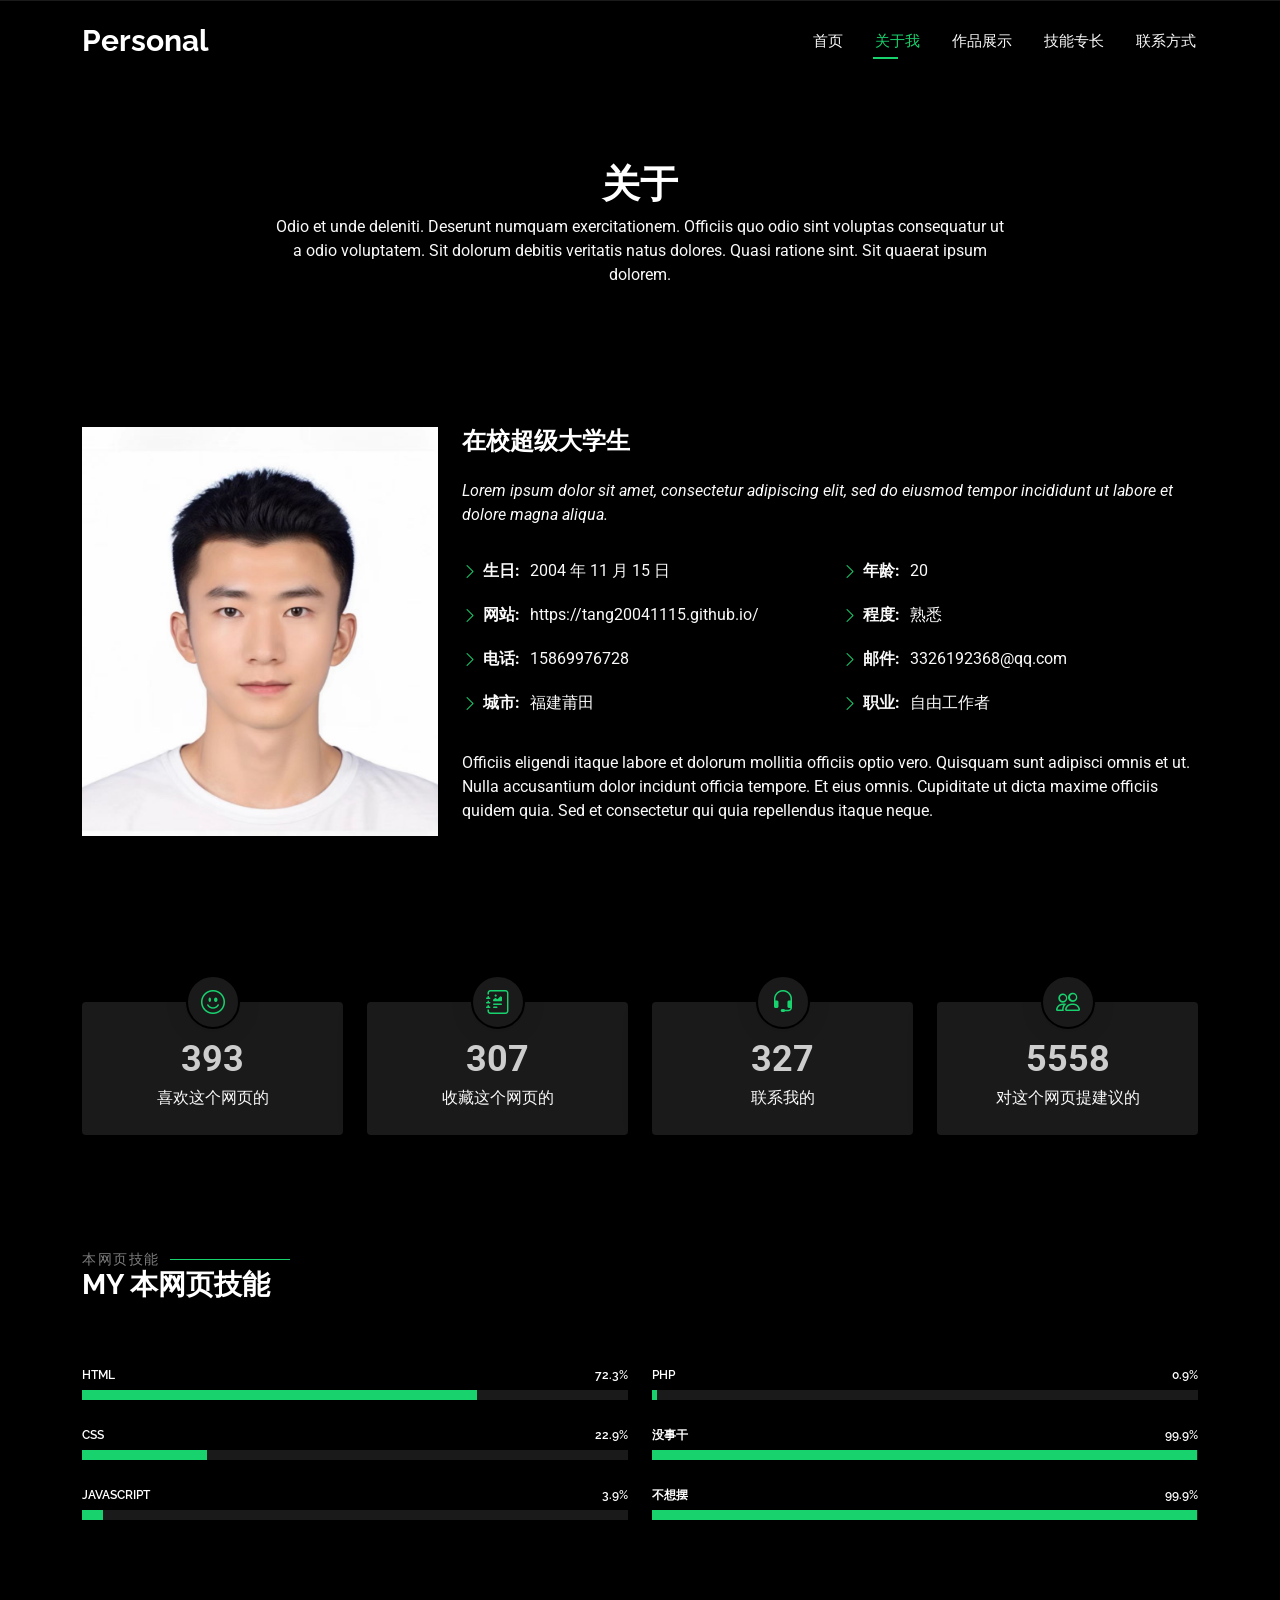
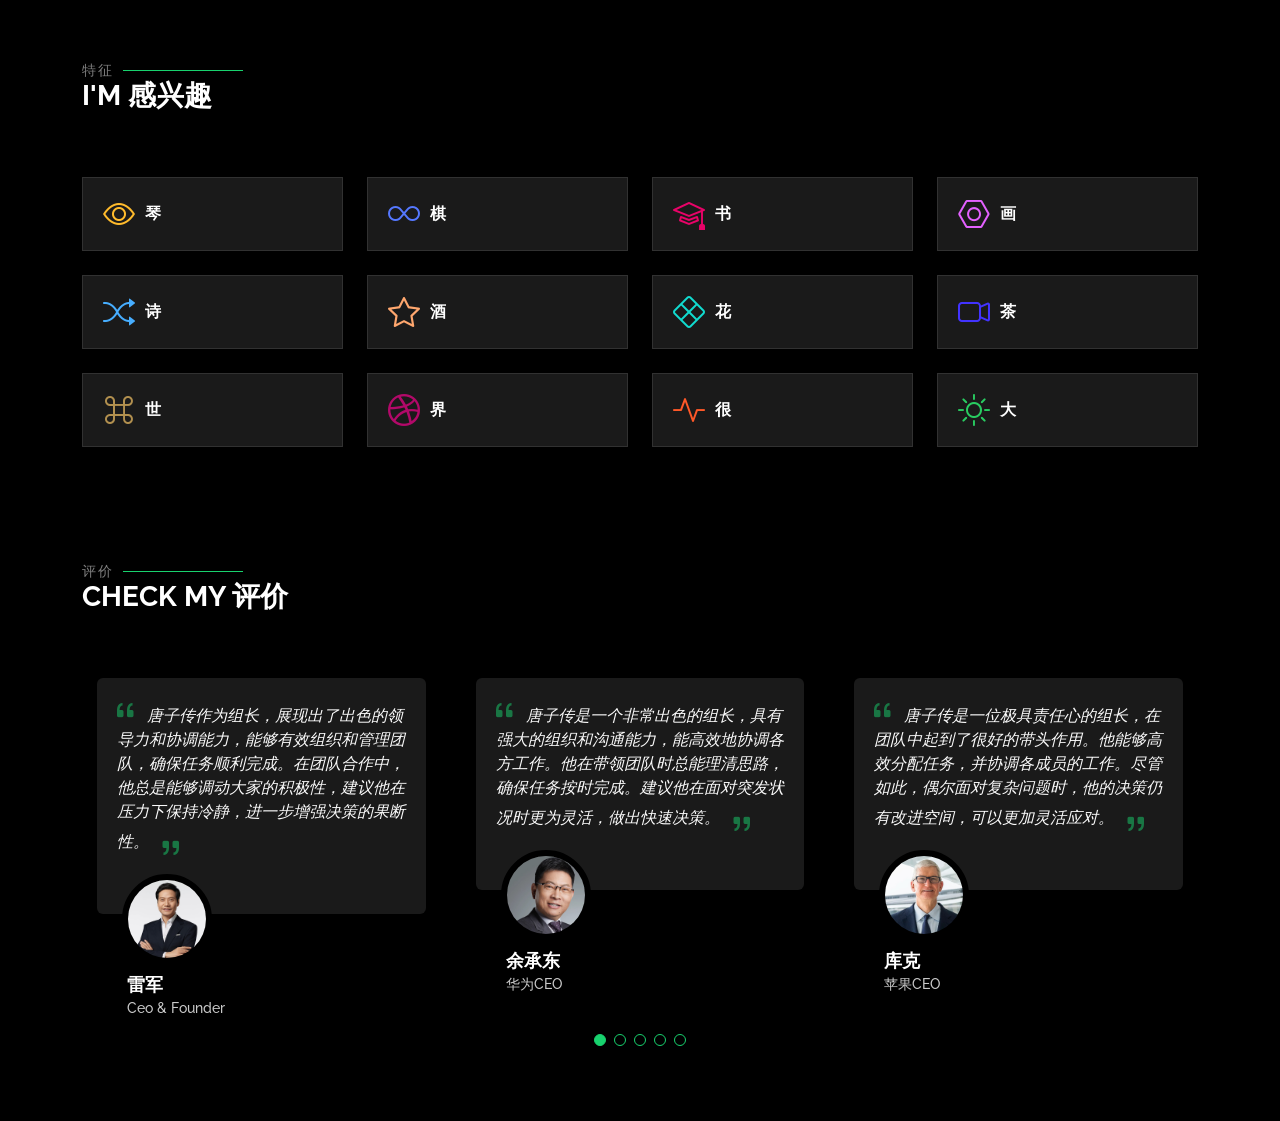
==== about.html @ 3caf35b4 "改了所有的顶部状态栏，以及弃用了服务starter。           <li><a href="index.html">首页</a></li>           <li><a href="abo" ====
<!DOCTYPE html>
<html lang="en">

<head>
  <meta charset="utf-8">
  <meta content="width=device-width, initial-scale=1.0" name="viewport">
  <title>TZC - About</title>
  <meta name="description" content="">
  <meta name="keywords" content="">

  <!-- Favicons -->
  <link href="assets/img/favicon.png" rel="icon">
  <link href="assets/img/apple-touch-icon.png" rel="apple-touch-icon">

  <!-- Fonts -->
  <link href="https://fonts.googleapis.com" rel="preconnect">
  <link href="https://fonts.gstatic.com" rel="preconnect" crossorigin>
  <link href="https://fonts.googleapis.com/css2?family=Roboto:ital,wght@0,100;0,300;0,400;0,500;0,700;0,900;1,100;1,300;1,400;1,500;1,700;1,900&family=Poppins:ital,wght@0,100;0,200;0,300;0,400;0,500;0,600;0,700;0,800;0,900;1,100;1,200;1,300;1,400;1,500;1,600;1,700;1,800;1,900&family=Raleway:ital,wght@0,100;0,200;0,300;0,400;0,500;0,600;0,700;0,800;0,900;1,100;1,200;1,300;1,400;1,500;1,600;1,700;1,800;1,900&display=swap" rel="stylesheet">

  <!-- Vendor CSS Files -->
  <link href="assets/vendor/bootstrap/css/bootstrap.min.css" rel="stylesheet">
  <link href="assets/vendor/bootstrap-icons/bootstrap-icons.css" rel="stylesheet">
  <link href="assets/vendor/aos/aos.css" rel="stylesheet">
  <link href="assets/vendor/swiper/swiper-bundle.min.css" rel="stylesheet">
  <link href="assets/vendor/glightbox/css/glightbox.min.css" rel="stylesheet">

  <!-- Main CSS File -->
  <link href="assets/css/main.css" rel="stylesheet">

  <!-- =======================================================
  * Template Name: Personal
  * Template URL: https://bootstrapmade.com/personal-free-resume-bootstrap-template/
  * Updated: Nov 04 2024 with Bootstrap v5.3.3
  * Author: BootstrapMade.com
  * License: https://bootstrapmade.com/license/
  ======================================================== -->

  <!-- 实际上可以通过JavaScript来监听滚动事件，并动态地调整导航条的显示和隐藏。 -->
  <style>
    /* 增加这段CSS来控制导航条的样式 */
    #header {
      transition: top 0.3s ease-in-out;
    }
  
    .hide-header {
      top: -100px; /* 根据导航条的高度调整，隐藏导航条 */
    }
  </style>  
  <!-- 为了实现需要的“往上滑动页面顶部导航条消失，往下滑动顶部导航条被带出”的效果。 -->
</head>

<body class="about-page">

  <header id="header" class="header d-flex align-items-center fixed-top">
    <div class="container-fluid container-xl position-relative d-flex align-items-center justify-content-between">

      <a href="index.html" class="logo d-flex align-items-center">
        <!-- Uncomment the line below if you also wish to use an image logo -->
        <!-- <img src="assets/img/logo.png" alt=""> -->
        <h1 class="sitename">Personal</h1>
      </a>

      <nav id="navmenu" class="navmenu">
        <ul>
          <li><a href="index.html">首页</a></li>
          <li><a href="about.html" class="active">关于我</a></li>
          <li><a href="resume.html">作品展示</a></li>
          <!--<li><a href="services.html">服务</a></li>-->
          <li><a href="portfolio.html">技能专长</a></li>
          <li><a href="contact.html">联系方式</a></li>
        </ul>
        <i class="mobile-nav-toggle d-xl-none bi bi-list"></i>
      </nav>

    </div>
  </header>

  <main class="main">

    <!-- Page Title -->
    <div class="page-title" data-aos="fade">
      <div class="heading">
        <div class="container">
          <div class="row d-flex justify-content-center text-center">
            <div class="col-lg-8">
              <h1>关于</h1>
              <p class="mb-0">Odio et unde deleniti. Deserunt numquam exercitationem. Officiis quo odio sint voluptas consequatur ut a odio voluptatem. Sit dolorum debitis veritatis natus dolores. Quasi ratione sint. Sit quaerat ipsum dolorem.</p>
            </div>
          </div>
        </div>
      </div>
<!--
      <nav class="breadcrumbs">
        <div class="container">
          <ol>
            <li><a href="index.html">Home</a></li>
            <li class="current">About</li>
          </ol>
        </div>
      </nav>
-->
    </div><!-- End Page Title -->

    <!-- About Section -->
    <section id="about" class="about section">

      <div class="container" data-aos="fade-up" data-aos-delay="100">

        <div class="row gy-4 justify-content-center">
          <div class="col-lg-4">
            <img src="assets/img/profile-img.jpg" class="img-fluid" alt="">
          </div>
          <div class="col-lg-8 content">
            <h2>在校超级大学生</h2>
            <p class="fst-italic py-3">
              Lorem ipsum dolor sit amet, consectetur adipiscing elit, sed do eiusmod tempor incididunt ut labore et dolore
              magna aliqua.
            </p>
            <div class="row">
              <div class="col-lg-6">
                <ul>
                  <li><i class="bi bi-chevron-right"></i> <strong>生日:</strong> <span>2004 年 11 月 15 日</span></li>
                  <li><i class="bi bi-chevron-right"></i> <strong>网站:</strong> <span>https://tang20041115.github.io/</span></li>
                  <li><i class="bi bi-chevron-right"></i> <strong>电话:</strong> <span>15869976728</span></li>
                  <li><i class="bi bi-chevron-right"></i> <strong>城市:</strong> <span>福建莆田</span></li>
                </ul>
              </div>
              <div class="col-lg-6">
                <ul>
                  <li><i class="bi bi-chevron-right"></i> <strong>年龄:</strong> <span>20</span></li>
                  <li><i class="bi bi-chevron-right"></i> <strong>程度:</strong> <span>熟悉</span></li>
                  <li><i class="bi bi-chevron-right"></i> <strong>邮件:</strong> <span>3326192368@qq.com</span></li>
                  <li><i class="bi bi-chevron-right"></i> <strong>职业:</strong> <span>自由工作者</span></li>
                </ul>
              </div>
            </div>
            <p class="py-3">
              Officiis eligendi itaque labore et dolorum mollitia officiis optio vero. Quisquam sunt adipisci omnis et ut. Nulla accusantium dolor incidunt officia tempore. Et eius omnis.
              Cupiditate ut dicta maxime officiis quidem quia. Sed et consectetur qui quia repellendus itaque neque.
            </p>
          </div>
        </div>

      </div>

    </section><!-- /About Section -->

    <!-- Stats Section -->
    <section id="stats" class="stats section">

      <div class="container" data-aos="fade-up" data-aos-delay="100">

        <div class="row gy-4">

          <div class="col-lg-3 col-md-6 d-flex flex-column align-items-center">
            <i class="bi bi-emoji-smile"></i>
            <div class="stats-item">
              <span data-purecounter-start="0" data-purecounter-end="666" data-purecounter-duration="1" class="purecounter"></span>
              <p>喜欢这个网页的</p>
            </div>
          </div><!-- End Stats Item -->

          <div class="col-lg-3 col-md-6 d-flex flex-column align-items-center">
            <i class="bi bi-journal-richtext"></i>
            <div class="stats-item">
              <span data-purecounter-start="0" data-purecounter-end="520" data-purecounter-duration="1" class="purecounter"></span>
              <p>收藏这个网页的</p>
            </div>
          </div><!-- End Stats Item -->

          <div class="col-lg-3 col-md-6 d-flex flex-column align-items-center">
            <i class="bi bi-headset"></i>
            <div class="stats-item">
              <span data-purecounter-start="0" data-purecounter-end="555" data-purecounter-duration="1" class="purecounter"></span>
              <p>联系我的</p>
            </div>
          </div><!-- End Stats Item -->

          <div class="col-lg-3 col-md-6 d-flex flex-column align-items-center">
            <i class="bi bi-people"></i>
            <div class="stats-item">
              <span data-purecounter-start="0" data-purecounter-end="9420" data-purecounter-duration="1" class="purecounter"></span>
              <p>对这个网页提建议的</p>
            </div>
          </div><!-- End Stats Item -->

        </div>

      </div>

    </section><!-- /Stats Section -->

    <!-- Skills Section -->
    <section id="skills" class="skills section">

      <!-- Section Title -->
      <div class="container section-title" data-aos="fade-up">
        <h2>本网页技能</h2>
        <div><span>My</span> <span class="description-title">本网页技能</span></div>
      </div><!-- End Section Title -->

      <div class="container" data-aos="fade-up" data-aos-delay="100">

        <div class="row skills-content skills-animation">

          <div class="col-lg-6">

            <div class="progress">
              <span class="skill"><span>HTML</span> <i class="val">72.3%</i></span>
              <div class="progress-bar-wrap">
                <div class="progress-bar" role="progressbar" aria-valuenow="72.3" aria-valuemin="0" aria-valuemax="100"></div>
              </div>
            </div><!-- End Skills Item -->

            <div class="progress">
              <span class="skill"><span>CSS</span> <i class="val">22.9%</i></span>
              <div class="progress-bar-wrap">
                <div class="progress-bar" role="progressbar" aria-valuenow="22.9" aria-valuemin="0" aria-valuemax="100"></div>
              </div>
            </div><!-- End Skills Item -->

            <div class="progress">
              <span class="skill"><span>JavaScript</span> <i class="val">3.9%</i></span>
              <div class="progress-bar-wrap">
                <div class="progress-bar" role="progressbar" aria-valuenow="3.9" aria-valuemin="0" aria-valuemax="100"></div>
              </div>
            </div><!-- End Skills Item -->

          </div>

          <div class="col-lg-6">

            <div class="progress">
              <span class="skill"><span>PHP</span> <i class="val">0.9%</i></span>
              <div class="progress-bar-wrap">
                <div class="progress-bar" role="progressbar" aria-valuenow="0.9" aria-valuemin="0" aria-valuemax="100"></div>
              </div>
            </div><!-- End Skills Item -->

            <div class="progress">
              <span class="skill"><span>没事干</span> <i class="val">99.9%</i></span>
              <div class="progress-bar-wrap">
                <div class="progress-bar" role="progressbar" aria-valuenow="99.9" aria-valuemin="0" aria-valuemax="100"></div>
              </div>
            </div><!-- End Skills Item -->

            <div class="progress">
              <span class="skill"><span>不想摆</span> <i class="val">99.9%</i></span>
              <div class="progress-bar-wrap">
                <div class="progress-bar" role="progressbar" aria-valuenow="99.9" aria-valuemin="0" aria-valuemax="100"></div>
              </div>
            </div><!-- End Skills Item -->

          </div>

        </div>

      </div>

    </section><!-- /Skills Section -->

    <!-- Interests Section -->
    <section id="interests" class="interests section">

      <!-- Section Title -->
      <div class="container section-title" data-aos="fade-up">
        <h2>特征</h2>
        <div><span>I'm</span> <span class="description-title">感兴趣</span></div>
      </div><!-- End Section Title -->

      <div class="container">

        <div class="row gy-4">

          <div class="col-lg-3 col-md-4" data-aos="fade-up" data-aos-delay="100">
            <div class="features-item">
              <i class="bi bi-eye" style="color: #ffbb2c;"></i>
              <h3><a href="" class="stretched-link">琴</a></h3>
            </div>
          </div><!-- End Feature Item -->

          <div class="col-lg-3 col-md-4" data-aos="fade-up" data-aos-delay="200">
            <div class="features-item">
              <i class="bi bi-infinity" style="color: #5578ff;"></i>
              <h3><a href="" class="stretched-link">棋</a></h3>
            </div>
          </div><!-- End Feature Item -->

          <div class="col-lg-3 col-md-4" data-aos="fade-up" data-aos-delay="300">
            <div class="features-item">
              <i class="bi bi-mortarboard" style="color: #e80368;"></i>
              <h3><a href="" class="stretched-link">书</a></h3>
            </div>
          </div><!-- End Feature Item -->

          <div class="col-lg-3 col-md-4" data-aos="fade-up" data-aos-delay="400">
            <div class="features-item">
              <i class="bi bi-nut" style="color: #e361ff;"></i>
              <h3><a href="" class="stretched-link">画</a></h3>
            </div>
          </div><!-- End Feature Item -->

          <div class="col-lg-3 col-md-4" data-aos="fade-up" data-aos-delay="500">
            <div class="features-item">
              <i class="bi bi-shuffle" style="color: #47aeff;"></i>
              <h3><a href="" class="stretched-link">诗</a></h3>
            </div>
          </div><!-- End Feature Item -->

          <div class="col-lg-3 col-md-4" data-aos="fade-up" data-aos-delay="600">
            <div class="features-item">
              <i class="bi bi-star" style="color: #ffa76e;"></i>
              <h3><a href="" class="stretched-link">酒</a></h3>
            </div>
          </div><!-- End Feature Item -->

          <div class="col-lg-3 col-md-4" data-aos="fade-up" data-aos-delay="700">
            <div class="features-item">
              <i class="bi bi-x-diamond" style="color: #11dbcf;"></i>
              <h3><a href="" class="stretched-link">花</a></h3>
            </div>
          </div><!-- End Feature Item -->

          <div class="col-lg-3 col-md-4" data-aos="fade-up" data-aos-delay="800">
            <div class="features-item">
              <i class="bi bi-camera-video" style="color: #4233ff;"></i>
              <h3><a href="" class="stretched-link">茶</a></h3>
            </div>
          </div><!-- End Feature Item -->

          <div class="col-lg-3 col-md-4" data-aos="fade-up" data-aos-delay="900">
            <div class="features-item">
              <i class="bi bi-command" style="color: #b2904f;"></i>
              <h3><a href="" class="stretched-link">世</a></h3>
            </div>
          </div><!-- End Feature Item -->

          <div class="col-lg-3 col-md-4" data-aos="fade-up" data-aos-delay="1000">
            <div class="features-item">
              <i class="bi bi-dribbble" style="color: #b20969;"></i>
              <h3><a href="" class="stretched-link">界</a></h3>
            </div>
          </div><!-- End Feature Item -->

          <div class="col-lg-3 col-md-4" data-aos="fade-up" data-aos-delay="1100">
            <div class="features-item">
              <i class="bi bi-activity" style="color: #ff5828;"></i>
              <h3><a href="" class="stretched-link">很</a></h3>
            </div>
          </div><!-- End Feature Item -->

          <div class="col-lg-3 col-md-4" data-aos="fade-up" data-aos-delay="1200">
            <div class="features-item">
              <i class="bi bi-brightness-high" style="color: #29cc61;"></i>
              <h3><a href="" class="stretched-link">大</a></h3>
            </div>
          </div><!-- End Feature Item -->

        </div>

      </div>

    </section><!-- /Interests Section -->

    <!-- Testimonials Section -->
    <section id="testimonials" class="testimonials section">

      <!-- Section Title -->
      <div class="container section-title" data-aos="fade-up">
        <h2>评价</h2>
        <div><span>Check my</span> <span class="description-title">评价</span></div>
      </div><!-- End Section Title -->

      <div class="container" data-aos="fade-up" data-aos-delay="100">

        <div class="swiper init-swiper" data-speed="600" data-delay="5000">
          <script type="application/json" class="swiper-config">
            {
              "loop": true,
              "speed": 600,
              "autoplay": {
                "delay": 5000
              },
              "slidesPerView": "auto",
              "pagination": {
                "el": ".swiper-pagination",
                "type": "bullets",
                "clickable": true
              },
              "breakpoints": {
                "320": {
                  "slidesPerView": 1,
                  "spaceBetween": 40
                },
                "1200": {
                  "slidesPerView": 3,
                  "spaceBetween": 20
                }
              }
            }
          </script>
          <div class="swiper-wrapper">

            <div class="swiper-slide">
              <div class="testimonial-item">
            <p>
              <i class=" bi bi-quote quote-icon-left"></i>
                <span>唐子传作为组长，展现出了出色的领导力和协调能力，能够有效组织和管理团队，确保任务顺利完成。在团队合作中，他总是能够调动大家的积极性，建议他在压力下保持冷静，进一步增强决策的果断性。</span>
                <i class="bi bi-quote quote-icon-right"></i>
              </p>
                <img src="assets/img/testimonials/testimonials-1.jpg" class="testimonial-img" alt="">
                <h3>雷军</h3>
                <h4>Ceo &amp; Founder</h4>
              </div>
            </div><!-- End testimonial item -->

            <div class="swiper-slide">
              <div class="testimonial-item">
                <p>
                  <i class="bi bi-quote quote-icon-left"></i>
                  <span>唐子传是一个非常出色的组长，具有强大的组织和沟通能力，能高效地协调各方工作。他在带领团队时总能理清思路，确保任务按时完成。建议他在面对突发状况时更为灵活，做出快速决策。</span>
                  <i class="bi bi-quote quote-icon-right"></i>
                </p>
                <img src="assets/img/testimonials/testimonials-2.jpg" class="testimonial-img" alt="">
                <h3>余承东</h3>
                <h4>华为CEO</h4>
              </div>
            </div><!-- End testimonial item -->

            <div class="swiper-slide">
              <div class="testimonial-item">
                <p>
                  <i class="bi bi-quote quote-icon-left"></i>
                  <span>唐子传是一位极具责任心的组长，在团队中起到了很好的带头作用。他能够高效分配任务，并协调各成员的工作。尽管如此，偶尔面对复杂问题时，他的决策仍有改进空间，可以更加灵活应对。</span>
                  <i class="bi bi-quote quote-icon-right"></i>
                </p>
                <img src="assets/img/testimonials/testimonials-3.jpg" class="testimonial-img" alt="">
                <h3>库克</h3>
                <h4>苹果CEO</h4>
              </div>
            </div><!-- End testimonial item -->

            <div class="swiper-slide">
              <div class="testimonial-item">
                <p>
                  <i class="bi bi-quote quote-icon-left"></i>
                  <span>作为团支书，唐子传展现出了出色的领导能力和团队合作精神。他总是能够合理分配任务，确保工作有序进行。他需要在一些关键时刻更加果断，提升应对突发情况的能力，带领团队走得更远。</span>
                  <i class="bi bi-quote quote-icon-right"></i>
                </p>
                <img src="assets/img/testimonials/testimonials-4.jpg" class="testimonial-img" alt="">
                <h3>乔布斯</h3>
                <h4>苹果创始人</h4>
              </div>
            </div><!-- End testimonial item -->

            <div class="swiper-slide">
              <div class="testimonial-item">
                <p>
                  <i class="bi bi-quote quote-icon-left"></i>
                  <span>唐子传不仅在组织方面做得很好，还能时刻关注每个成员的进展，给予指导和帮助。他的领导风格让人信服，团队协作中也总是起到了核心作用。建议他在压力较大时提高应变能力，确保决策及时果断。</span>
                  <i class="bi bi-quote quote-icon-right"></i>
                </p>
                <img src="assets/img/testimonials/testimonials-5.jpg" class="testimonial-img" alt="">
                <h3>马斯克</h3>
                <h4>首富</h4>
              </div>
            </div><!-- End testimonial item -->

          </div>
          <div class="swiper-pagination"></div>
        </div>

      </div>

    </section><!-- /Testimonials Section -->

  </main>
  
<!--
  <footer id="footer" class="footer dark-background">
    <div class="container">
      <h3 class="sitename">Personal</h3>
      <p>Et aut eum quis fuga eos sunt ipsa nihil. Labore corporis magni eligendi fuga maxime saepe commodi placeat.</p>
      <div class="social-links d-flex justify-content-center">
        <a href=""><i class="bi bi-twitter-x"></i></a>
        <a href=""><i class="bi bi-facebook"></i></a>
        <a href=""><i class="bi bi-instagram"></i></a>
        <a href=""><i class="bi bi-skype"></i></a>
        <a href=""><i class="bi bi-linkedin"></i></a>
      </div>
      <div class="container">
        <div class="copyright">
          <span>Copyright</span> <strong class="px-1 sitename">Personal</strong> <span>All Rights Reserved</span>
        </div>
        <div class="credits">
          Designed by <a href="https://bootstrapmade.com/">BootstrapMade</a>
        </div>
      </div>
    </div>
  </footer>
-->

  <!-- Scroll Top -->
  <a href="#" id="scroll-top" class="scroll-top d-flex align-items-center justify-content-center"><i class="bi bi-arrow-up-short"></i></a>

  <!-- Preloader -->
  <div id="preloader"></div>

  <!-- Vendor JS Files -->
  <script src="assets/vendor/bootstrap/js/bootstrap.bundle.min.js"></script>
  <script src="assets/vendor/php-email-form/validate.js"></script>
  <script src="assets/vendor/aos/aos.js"></script>
  <script src="assets/vendor/typed.js/typed.umd.js"></script>
  <script src="assets/vendor/purecounter/purecounter_vanilla.js"></script>
  <script src="assets/vendor/waypoints/noframework.waypoints.js"></script>
  <script src="assets/vendor/swiper/swiper-bundle.min.js"></script>
  <script src="assets/vendor/glightbox/js/glightbox.min.js"></script>
  <script src="assets/vendor/imagesloaded/imagesloaded.pkgd.min.js"></script>
  <script src="assets/vendor/isotope-layout/isotope.pkgd.min.js"></script>

  <!-- Main JS File -->
  <script src="assets/js/main.js"></script>

  <!-- 实际上可以通过JavaScript来监听滚动事件，并动态地调整导航条的显示和隐藏。 -->
  <script>
    // 添加这段JavaScript代码
    let lastScrollTop = 0;  // 上次滚动的位置
  
    // 获取header元素
    const header = document.getElementById('header');
  
    // 监听滚动事件
    window.addEventListener('scroll', function() {
      let currentScroll = window.pageYOffset || document.documentElement.scrollTop;
      
      if (currentScroll > lastScrollTop) {
        // 滚动向下，隐藏导航条
        header.classList.add('hide-header');
      } else {
        // 滚动向上，显示导航条
        header.classList.remove('hide-header');
      }
      
      lastScrollTop = currentScroll <= 0 ? 0 : currentScroll; // 防止小的负值
    });
  </script>  
  <!-- 为了实现需要的“往上滑动页面顶部导航条消失，往下滑动顶部导航条被带出”的效果。 -->
</body>

</html>
---- assets/css/main.css ----
/**
* Template Name: Personal
* Template URL: https://bootstrapmade.com/personal-free-resume-bootstrap-template/
* Updated: Nov 04 2024 with Bootstrap v5.3.3
* Author: BootstrapMade.com
* License: https://bootstrapmade.com/license/
*/

/*--------------------------------------------------------------
# Font & Color Variables
# Help: https://bootstrapmade.com/color-system/
--------------------------------------------------------------*/
/* Fonts */
:root {
  --default-font: "Roboto",  system-ui, -apple-system, "Segoe UI", Roboto, "Helvetica Neue", Arial, "Noto Sans", "Liberation Sans", sans-serif, "Apple Color Emoji", "Segoe UI Emoji", "Segoe UI Symbol", "Noto Color Emoji";
  --heading-font: "Raleway",  sans-serif;
  --nav-font: "Poppins",  sans-serif;
}

/* Global Colors - The following color variables are used throughout the website. Updating them here will change the color scheme of the entire website */
:root { 
  --background-color: #000000; /* Background color for the entire website, including individual sections */
  --default-color: #fafafa; /* Default color used for the majority of the text content across the entire website */
  --heading-color: #ffffff; /* Color for headings, subheadings and title throughout the website */
  --accent-color: #18d26e; /* Accent color that represents your brand on the website. It's used for buttons, links, and other elements that need to stand out */
  --surface-color: #1a1a1a; /* The surface color is used as a background of boxed elements within sections, such as cards, icon boxes, or other elements that require a visual separation from the global background. */
  --contrast-color: #000000; /* Contrast color for text, ensuring readability against backgrounds of accent, heading, or default colors. */
}

/* Nav Menu Colors - The following color variables are used specifically for the navigation menu. They are separate from the global colors to allow for more customization options */
:root {
  --nav-color: #fafafa;  /* The default color of the main navmenu links */
  --nav-hover-color: #18d26e; /* Applied to main navmenu links when they are hovered over or active */
  --nav-mobile-background-color: #1a1a1a; /* Used as the background color for mobile navigation menu */
  --nav-dropdown-background-color: #1a1a1a; /* Used as the background color for dropdown items that appear when hovering over primary navigation items */
  --nav-dropdown-color: #fafafa; /* Used for navigation links of the dropdown items in the navigation menu. */
  --nav-dropdown-hover-color: #18d26e; /* Similar to --nav-hover-color, this color is applied to dropdown navigation links when they are hovered over. */
}

/* Color Presets - These classes override global colors when applied to any section or element, providing reuse of the sam color scheme. */

.light-background {
  --background-color: #1a1a1a;
  --surface-color: #343434;
}

.dark-background {
  --background-color: rgba(15, 15, 15, 0.975);
  --default-color: #ffffff;
  --heading-color: #ffffff;
  --surface-color: #292929f9;
  --contrast-color: #000000;
}

/* Smooth scroll */
:root {
  scroll-behavior: smooth;
}

/*--------------------------------------------------------------
# General Styling & Shared Classes
--------------------------------------------------------------*/
body {
  color: var(--default-color);
  background-color: var(--background-color);
  font-family: var(--default-font);
}

a {
  color: var(--accent-color);
  text-decoration: none;
  transition: 0.3s;
}

a:hover {
  color: color-mix(in srgb, var(--accent-color), transparent 25%);
  text-decoration: none;
}

h1,
h2,
h3,
h4,
h5,
h6 {
  color: var(--heading-color);
  font-family: var(--heading-font);
}

/* PHP Email Form Messages
------------------------------*/
.php-email-form .error-message {
  display: none;
  background: #df1529;
  color: #ffffff;
  text-align: left;
  padding: 15px;
  margin-bottom: 24px;
  font-weight: 600;
}

.php-email-form .sent-message {
  display: none;
  color: #ffffff;
  background: #059652;
  text-align: center;
  padding: 15px;
  margin-bottom: 24px;
  font-weight: 600;
}

.php-email-form .loading {
  display: none;
  background: var(--surface-color);
  text-align: center;
  padding: 15px;
  margin-bottom: 24px;
}

.php-email-form .loading:before {
  content: "";
  display: inline-block;
  border-radius: 50%;
  width: 24px;
  height: 24px;
  margin: 0 10px -6px 0;
  border: 3px solid var(--accent-color);
  border-top-color: var(--surface-color);
  animation: php-email-form-loading 1s linear infinite;
}

@keyframes php-email-form-loading {
  0% {
    transform: rotate(0deg);
  }

  100% {
    transform: rotate(360deg);
  }
}

/*--------------------------------------------------------------
# Global Header
--------------------------------------------------------------*/
.header {
  --background-color: rgba(0, 0, 0, 0);
  color: var(--default-color);
  background-color: var(--background-color);
  padding: 15px 0;
  transition: all 0.5s;
  z-index: 997;
}

.header .logo {
  line-height: 1;
}

.header .logo img {
  max-height: 32px;
  margin-right: 8px;
}

.header .logo h1 {
  font-size: 30px;
  margin: 0;
  font-weight: 700;
  color: var(--heading-color);
}

.scrolled .header {
  box-shadow: 0px 0 18px rgba(0, 0, 0, 0.1);
}

/* Global Header on Scroll
------------------------------*/
.scrolled .header {
  --background-color: rgba(0, 0, 0, 0.8);
}

/*--------------------------------------------------------------
# Navigation Menu
--------------------------------------------------------------*/
/* Desktop Navigation */
@media (min-width: 1200px) {
  .navmenu {
    padding: 0;
  }

  .navmenu ul {
    margin: 0;
    padding: 0;
    display: flex;
    list-style: none;
    align-items: center;
  }

  .navmenu li {
    position: relative;
  }

  .navmenu>ul>li {
    white-space: nowrap;
    padding: 15px 14px;
  }

  .navmenu>ul>li:last-child {
    padding-right: 0;
  }

  .navmenu a,
  .navmenu a:focus {
    color: var(--nav-color);
    font-size: 15px;
    padding: 0 2px;
    font-family: var(--nav-font);
    font-weight: 400;
    display: flex;
    align-items: center;
    justify-content: space-between;
    white-space: nowrap;
    transition: 0.3s;
    position: relative;
  }

  .navmenu a i,
  .navmenu a:focus i {
    font-size: 12px;
    line-height: 0;
    margin-left: 5px;
    transition: 0.3s;
  }

  .navmenu>ul>li>a:before {
    content: "";
    position: absolute;
    height: 2px;
    bottom: -6px;
    left: 0;
    background-color: var(--nav-hover-color);
    visibility: hidden;
    width: 0px;
    transition: all 0.3s ease-in-out 0s;
  }

  .navmenu a:hover:before,
  .navmenu li:hover>a:before,
  .navmenu .active:before {
    visibility: visible;
    width: 25px;
  }

  .navmenu li:hover>a,
  .navmenu .active,
  .navmenu .active:focus {
    color: var(--nav-hover-color);
  }

  .navmenu .dropdown ul {
    margin: 0;
    padding: 10px 0;
    background: var(--nav-dropdown-background-color);
    display: block;
    position: absolute;
    visibility: hidden;
    left: 14px;
    top: 130%;
    opacity: 0;
    transition: 0.3s;
    border-radius: 4px;
    z-index: 99;
    box-shadow: 0px 0px 30px rgba(0, 0, 0, 0.1);
  }

  .navmenu .dropdown ul li {
    min-width: 200px;
  }

  .navmenu .dropdown ul a {
    padding: 10px 20px;
    font-size: 15px;
    text-transform: none;
    color: var(--nav-dropdown-color);
  }

  .navmenu .dropdown ul a i {
    font-size: 12px;
  }

  .navmenu .dropdown ul a:hover,
  .navmenu .dropdown ul .active:hover,
  .navmenu .dropdown ul li:hover>a {
    color: var(--nav-dropdown-hover-color);
  }

  .navmenu .dropdown:hover>ul {
    opacity: 1;
    top: 100%;
    visibility: visible;
  }

  .navmenu .dropdown .dropdown ul {
    top: 0;
    left: -90%;
    visibility: hidden;
  }

  .navmenu .dropdown .dropdown:hover>ul {
    opacity: 1;
    top: 0;
    left: -100%;
    visibility: visible;
  }
}

/* Mobile Navigation */
@media (max-width: 1199px) {
  .mobile-nav-toggle {
    color: var(--nav-color);
    font-size: 28px;
    line-height: 0;
    margin-right: 10px;
    cursor: pointer;
    transition: color 0.3s;
  }

  .navmenu {
    padding: 0;
    z-index: 9997;
  }

  .navmenu ul {
    display: none;
    list-style: none;
    position: absolute;
    inset: 60px 20px 20px 20px;
    padding: 10px 0;
    margin: 0;
    border-radius: 6px;
    background-color: var(--nav-mobile-background-color);
    border: 1px solid color-mix(in srgb, var(--default-color), transparent 90%);
    box-shadow: none;
    overflow-y: auto;
    transition: 0.3s;
    z-index: 9998;
  }

  .navmenu a,
  .navmenu a:focus {
    color: var(--nav-dropdown-color);
    padding: 10px 20px;
    font-family: var(--nav-font);
    font-size: 17px;
    font-weight: 500;
    display: flex;
    align-items: center;
    justify-content: space-between;
    white-space: nowrap;
    transition: 0.3s;
  }

  .navmenu a i,
  .navmenu a:focus i {
    font-size: 12px;
    line-height: 0;
    margin-left: 5px;
    width: 30px;
    height: 30px;
    display: flex;
    align-items: center;
    justify-content: center;
    border-radius: 50%;
    transition: 0.3s;
    background-color: color-mix(in srgb, var(--accent-color), transparent 90%);
  }

  .navmenu a i:hover,
  .navmenu a:focus i:hover {
    background-color: var(--accent-color);
    color: var(--contrast-color);
  }

  .navmenu a:hover,
  .navmenu .active,
  .navmenu .active:focus {
    color: var(--nav-dropdown-hover-color);
  }

  .navmenu .active i,
  .navmenu .active:focus i {
    background-color: var(--accent-color);
    color: var(--contrast-color);
    transform: rotate(180deg);
  }

  .navmenu .dropdown ul {
    position: static;
    display: none;
    z-index: 99;
    padding: 10px 0;
    margin: 10px 20px;
    background-color: var(--nav-dropdown-background-color);
    transition: all 0.5s ease-in-out;
  }

  .navmenu .dropdown ul ul {
    background-color: rgba(33, 37, 41, 0.1);
  }

  .navmenu .dropdown>.dropdown-active {
    display: block;
    background-color: rgba(33, 37, 41, 0.03);
  }

  .mobile-nav-active {
    overflow: hidden;
  }

  .mobile-nav-active .mobile-nav-toggle {
    color: #fff;
    position: absolute;
    font-size: 32px;
    top: 15px;
    right: 15px;
    margin-right: 0;
    z-index: 9999;
  }

  .mobile-nav-active .navmenu {
    position: fixed;
    overflow: hidden;
    inset: 0;
    background: rgba(33, 37, 41, 0.8);
    transition: 0.3s;
  }

  .mobile-nav-active .navmenu>ul {
    display: block;
  }
}

/*--------------------------------------------------------------
# Global Footer
--------------------------------------------------------------*/
.footer {
  color: var(--default-color);
  background-color: var(--background-color);
  font-size: 14px;
  text-align: center;
  padding: 30px 0;
  position: relative;
}

.footer h3 {
  font-size: 36px;
  font-weight: 700;
  position: relative;
  padding: 0;
  margin: 0 0 15px 0;
}

.footer p {
  font-size: 15;
  font-style: italic;
  padding: 0;
  margin: 0 0 30px 0;
}

.footer .social-links {
  margin: 0 0 30px 0;
}

.footer .social-links a {
  font-size: 16px;
  display: flex;
  align-items: center;
  justify-content: center;
  background: var(--accent-color);
  color: var(--contrast-color);
  line-height: 1;
  margin: 0 4px;
  border-radius: 50%;
  text-align: center;
  width: 36px;
  height: 36px;
  transition: 0.3s;
}

.footer .social-links a:hover {
  background: color-mix(in srgb, var(--accent-color), transparent 20%);
  text-decoration: none;
}

.footer .copyright {
  padding-top: 25px;
  border-top: 1px solid color-mix(in srgb, var(--default-color), transparent 90%);
}

.footer .credits {
  font-size: 13px;
  padding-top: 5px;
}

/*--------------------------------------------------------------
# Preloader
--------------------------------------------------------------*/
#preloader {
  position: fixed;
  inset: 0;
  z-index: 999999;
  overflow: hidden;
  background: var(--background-color);
  transition: all 0.6s ease-out;
}

#preloader:before {
  content: "";
  position: fixed;
  top: calc(50% - 30px);
  left: calc(50% - 30px);
  border: 6px solid #ffffff;
  border-color: var(--accent-color) transparent var(--accent-color) transparent;
  border-radius: 50%;
  width: 60px;
  height: 60px;
  animation: animate-preloader 1.5s linear infinite;
}

@keyframes animate-preloader {
  0% {
    transform: rotate(0deg);
  }

  100% {
    transform: rotate(360deg);
  }
}

/*--------------------------------------------------------------
# Scroll Top Button
--------------------------------------------------------------*/
.scroll-top {
  position: fixed;
  visibility: hidden;
  opacity: 0;
  right: 15px;
  bottom: -15px;
  z-index: 99999;
  background-color: var(--accent-color);
  width: 44px;
  height: 44px;
  border-radius: 50px;
  transition: all 0.4s;
}

.scroll-top i {
  font-size: 24px;
  color: var(--contrast-color);
  line-height: 0;
}

.scroll-top:hover {
  background-color: color-mix(in srgb, var(--accent-color), transparent 20%);
  color: var(--contrast-color);
}

.scroll-top.active {
  visibility: visible;
  opacity: 1;
  bottom: 15px;
}

/*--------------------------------------------------------------
# Disable aos animation delay on mobile devices
--------------------------------------------------------------*/
@media screen and (max-width: 768px) {
  [data-aos-delay] {
    transition-delay: 0 !important;
  }
}

/*--------------------------------------------------------------
# Global Page Titles & Breadcrumbs
--------------------------------------------------------------*/
.page-title {
  color: var(--default-color);
  background-color: var(--background-color);
  position: relative;
}

.page-title .heading {
  padding: 160px 0 80px 0;
  border-top: 1px solid color-mix(in srgb, var(--default-color), transparent 90%);
}

.page-title .heading h1 {
  font-size: 38px;
  font-weight: 700;
}

.page-title nav {
  background-color: color-mix(in srgb, var(--default-color), transparent 90%);
  padding: 20px 0;
}

.page-title nav ol {
  display: flex;
  flex-wrap: wrap;
  list-style: none;
  margin: 0;
  font-size: 16px;
  font-weight: 600;
}

.page-title nav ol li+li {
  padding-left: 10px;
}

.page-title nav ol li+li::before {
  content: "/";
  display: inline-block;
  padding-right: 10px;
  color: color-mix(in srgb, var(--default-color), transparent 70%);
}

/*--------------------------------------------------------------
# Global Sections
--------------------------------------------------------------*/
section,
.section {
  color: var(--default-color);
  background-color: var(--background-color);
  padding: 60px 0;
  scroll-margin-top: 100px;
  overflow: clip;
}

@media (max-width: 1199px) {

  section,
  .section {
    scroll-margin-top: 66px;
  }
}

/*--------------------------------------------------------------
# Global Section Titles
--------------------------------------------------------------*/
.section-title {
  padding-bottom: 60px;
  position: relative;
}

.section-title h2 {
  font-size: 14px;
  font-weight: 500;
  padding: 0;
  line-height: 1px;
  margin: 0;
  letter-spacing: 1.5px;
  text-transform: uppercase;
  color: color-mix(in srgb, var(--default-color), transparent 50%);
  position: relative;
}

.section-title h2::after {
  content: "";
  width: 120px;
  height: 1px;
  display: inline-block;
  background: var(--accent-color);
  margin: 4px 10px;
}

.section-title div {
  color: var(--heading-color);
  margin: 0;
  margin: 0;
  font-size: 28px;
  font-weight: 700;
  text-transform: uppercase;
  font-family: var(--heading-font);
}

/*--------------------------------------------------------------
# Hero Section
--------------------------------------------------------------*/
.hero {
  width: 100%;
  min-height: 100vh;
  position: relative;
  padding: 80px 0;
  display: flex;
  align-items: center;
  justify-content: center;
}

.hero img {
  position: absolute;
  inset: 0;
  display: block;
  width: 100%;
  height: 100%;
  object-fit: cover;
  z-index: 1;
}

.hero .container {
  position: relative;
  z-index: 3;
  text-align: center; /* 水平居中 */
  padding-top: 65vh; /* 调整这个值来控制向下偏移的程度 */
}

.hero h2 {
  margin: 0;
  font-size: 64px;
  font-weight: 700;
}

.hero p {
  margin: 5px 0 0 0;
  font-size: 26px;
}

.hero p span {
  letter-spacing: 1px;
  border-bottom: 2px solid var(--accent-color);
}

.hero .social-links {
  margin-top: 25px;
}

.hero .social-links a {
  background-color: color-mix(in srgb, var(--default-color), transparent 90%);
  color: var(--default-color);
  font-size: 14px;
  width: 40px;
  height: 40px;
  border-radius: 50px;
  display: inline-flex;
  align-items: center;
  justify-content: center;
  margin-right: 20px;
  transition: 0.3s;
}

.hero .social-links a:hover {
  background-color: var(--accent-color);
}

@media (max-width: 768px) {
  .hero h2 {
    font-size: 32px;
  }

  .hero p {
    font-size: 20px;
  }
}

/*--------------------------------------------------------------
# About Section
--------------------------------------------------------------*/
.about .content h2 {
  font-weight: 700;
  font-size: 24px;
}

.about .content ul {
  list-style: none;
  padding: 0;
}

.about .content ul li {
  margin-bottom: 20px;
  display: flex;
  align-items: center;
}

.about .content ul strong {
  margin-right: 10px;
}

.about .content ul i {
  font-size: 16px;
  margin-right: 5px;
  color: var(--accent-color);
  line-height: 0;
}

/*--------------------------------------------------------------
# Stats Section
--------------------------------------------------------------*/
.stats i {
  background-color: var(--surface-color);
  color: var(--accent-color);
  box-shadow: 0px 2px 25px rgba(0, 0, 0, 0.1);
  width: 54px;
  height: 54px;
  font-size: 24px;
  border-radius: 50px;
  border: 2px solid var(--background-color);
  display: inline-flex;
  align-items: center;
  justify-content: center;
  position: relative;
  z-index: 1;
}

.stats .stats-item {
  background-color: var(--surface-color);
  margin-top: -27px;
  padding: 30px 30px 25px 30px;
  width: 100%;
  position: relative;
  text-align: center;
  box-shadow: 0px 2px 35px rgba(0, 0, 0, 0.1);
  border-radius: 4px;
  z-index: 0;
}

.stats .stats-item span {
  font-size: 36px;
  display: block;
  font-weight: 700;
  color: color-mix(in srgb, var(--default-color), transparent 20%);
}

.stats .stats-item p {
  padding: 0;
  margin: 0;
  font-family: var(--heading-font);
  font-size: 16px;
}

/*--------------------------------------------------------------
# Skills Section
--------------------------------------------------------------*/
.skills .progress {
  height: 60px;
  display: block;
  background: none;
  border-radius: 0;
}

.skills .progress .skill {
  color: var(--heading-color);
  padding: 0;
  margin: 0 0 6px 0;
  text-transform: uppercase;
  display: block;
  font-weight: 600;
  font-family: var(--heading-font);
}

.skills .progress .skill .val {
  float: right;
  font-style: normal;
}

.skills .progress-bar-wrap {
  background: color-mix(in srgb, var(--default-color), transparent 90%);
  height: 10px;
}

.skills .progress-bar {
  width: 1px;
  height: 10px;
  transition: 0.9s;
  background-color: var(--accent-color);
}

/*--------------------------------------------------------------
# Interests Section
--------------------------------------------------------------*/
.interests .features-item {
  background-color: var(--surface-color);
  display: flex;
  align-items: center;
  padding: 20px;
  transition: 0.3s;
  border: 1px solid color-mix(in srgb, var(--default-color), transparent 90%);
  position: relative;
}

.interests .features-item i {
  font-size: 32px;
  padding-right: 10px;
  line-height: 0;
}

.interests .features-item h3 {
  font-weight: 700;
  margin: 0;
  padding: 0;
  line-height: 1;
  font-size: 16px;
}

.interests .features-item h3 a {
  color: var(--heading-color);
  transition: 0.3s;
}

.interests .features-item:hover {
  border-color: var(--accent-color);
}

.interests .features-item:hover h3 a {
  color: var(--accent-color);
}

/*--------------------------------------------------------------
# Testimonials Section
--------------------------------------------------------------*/
.testimonials .testimonials-carousel,
.testimonials .testimonials-slider {
  overflow: hidden;
}

.testimonials .testimonial-item {
  box-sizing: content-box;
  min-height: 320px;
}

.testimonials .testimonial-item .testimonial-img {
  width: 90px;
  border-radius: 50%;
  margin: -40px 0 0 40px;
  position: relative;
  z-index: 2;
  border: 6px solid var(--background-color);
}

.testimonials .testimonial-item h3 {
  font-size: 18px;
  font-weight: bold;
  margin: 10px 0 5px 45px;
}

.testimonials .testimonial-item h4 {
  font-size: 14px;
  color: color-mix(in srgb, var(--default-color), transparent 20%);
  margin: 0 0 0 45px;
}

.testimonials .testimonial-item .quote-icon-left,
.testimonials .testimonial-item .quote-icon-right {
  color: color-mix(in srgb, var(--accent-color), transparent 50%);
  font-size: 26px;
  line-height: 0;
}

.testimonials .testimonial-item .quote-icon-left {
  display: inline-block;
  left: -5px;
  position: relative;
}

.testimonials .testimonial-item .quote-icon-right {
  display: inline-block;
  right: -5px;
  position: relative;
  top: 10px;
  transform: scale(-1, -1);
}

.testimonials .testimonial-item p {
  font-style: italic;
  margin: 0 15px 0 15px;
  padding: 20px 20px 60px 20px;
  background: var(--surface-color);
  border-radius: 6px;
  position: relative;
  z-index: 1;
}

.testimonials .swiper-wrapper {
  height: auto;
}

.testimonials .swiper-pagination {
  margin-top: 20px;
  position: relative;
}

.testimonials .swiper-pagination .swiper-pagination-bullet {
  width: 12px;
  height: 12px;
  background-color: var(--background-color);
  opacity: 1;
  border: 1px solid var(--accent-color);
}

.testimonials .swiper-pagination .swiper-pagination-bullet-active {
  background-color: var(--accent-color);
}

/*--------------------------------------------------------------
# Resume Section
--------------------------------------------------------------*/
.resume .resume-title {
  color: var(--heading-color);
  font-size: 26px;
  font-weight: 700;
  margin-top: 20px;
  margin-bottom: 20px;
}

.resume .resume-item {
  padding: 0 0 20px 20px;
  margin-top: -2px;
  border-left: 2px solid var(--accent-color);
  position: relative;
}

.resume .resume-item h4 {
  line-height: 18px;
  font-size: 18px;
  font-weight: 600;
  text-transform: uppercase;
  color: color-mix(in srgb, var(--default-color), transparent 20%);
  margin-bottom: 10px;
}

.resume .resume-item h5 {
  font-size: 16px;
  padding: 5px 15px;
  display: inline-block;
  font-weight: 600;
  margin-bottom: 10px;
}

.resume .resume-item ul {
  padding-left: 20px;
}

.resume .resume-item ul li {
  padding-bottom: 10px;
}

.resume .resume-item:last-child {
  padding-bottom: 0;
}

.resume .resume-item::before {
  content: "";
  position: absolute;
  width: 16px;
  height: 16px;
  border-radius: 50px;
  left: -9px;
  top: 0;
  background: var(--background-color);
  border: 2px solid var(--accent-color);
}

/*--------------------------------------------------------------
# Services Section
--------------------------------------------------------------*/
.services .service-item {
  background-color: var(--surface-color);
  text-align: center;
  padding: 80px 20px;
  transition: all ease-in-out 0.3s;
  height: 100%;
}

.services .service-item .icon {
  margin: 0 auto;
  width: 64px;
  height: 64px;
  background: var(--accent-color);
  border-radius: 4px;
  display: flex;
  align-items: center;
  justify-content: center;
  margin-bottom: 20px;
  transition: 0.3s;
  transform-style: preserve-3d;
}

.services .service-item .icon i {
  color: var(--contrast-color);
  font-size: 28px;
  transition: ease-in-out 0.3s;
}

.services .service-item .icon::before {
  position: absolute;
  content: "";
  left: -8px;
  top: -8px;
  height: 100%;
  width: 100%;
  background: color-mix(in srgb, var(--accent-color), transparent 80%);
  border-radius: 5px;
  transition: all 0.3s ease-out 0s;
  transform: translateZ(-1px);
}

.services .service-item h3 {
  font-weight: 700;
  margin: 10px 0 15px 0;
  font-size: 22px;
}

.services .service-item p {
  line-height: 24px;
  font-size: 14px;
  margin-bottom: 0;
}

.services .service-item:hover {
  background: var(--accent-color);
  border-color: var(--accent-color);
}

.services .service-item:hover .icon {
  background: var(--surface-color);
}

.services .service-item:hover .icon i {
  color: var(--accent-color);
}

.services .service-item:hover .icon::before {
  background: color-mix(in srgb, var(--background-color), transparent 70%);
}

.services .service-item:hover h3,
.services .service-item:hover p {
  color: var(--contrast-color);
}

/*--------------------------------------------------------------
# Service Details Section
--------------------------------------------------------------*/
.service-details .services-list {
  background-color: var(--surface-color);
  padding: 10px 30px;
  border: 1px solid color-mix(in srgb, var(--default-color), transparent 90%);
  margin-bottom: 20px;
}

.service-details .services-list a {
  display: block;
  line-height: 1;
  padding: 8px 0 8px 15px;
  border-left: 3px solid color-mix(in srgb, var(--default-color), transparent 70%);
  margin: 20px 0;
  color: color-mix(in srgb, var(--default-color), transparent 20%);
  transition: 0.3s;
}

.service-details .services-list a.active {
  color: var(--heading-color);
  font-weight: 700;
  border-color: var(--accent-color);
}

.service-details .services-list a:hover {
  border-color: var(--accent-color);
}

.service-details .services-img {
  margin-bottom: 20px;
}

.service-details h3 {
  font-size: 26px;
  font-weight: 700;
}

.service-details h4 {
  font-size: 20px;
  font-weight: 700;
}

.service-details p {
  font-size: 15px;
}

.service-details ul {
  list-style: none;
  padding: 0;
  font-size: 15px;
}

.service-details ul li {
  padding: 5px 0;
  display: flex;
  align-items: center;
}

.service-details ul i {
  font-size: 20px;
  margin-right: 8px;
  color: var(--accent-color);
}

/*--------------------------------------------------------------
# Portfolio Section
--------------------------------------------------------------*/
.portfolio .portfolio-filters {
  padding: 0;
  margin: 0 auto 20px auto;
  list-style: none;
  text-align: center;
}

.portfolio .portfolio-filters li {
  cursor: pointer;
  display: inline-block;
  padding: 0;
  font-size: 18px;
  font-weight: 500;
  margin: 0 10px;
  line-height: 1;
  margin-bottom: 5px;
  transition: all 0.3s ease-in-out;
}

.portfolio .portfolio-filters li:hover,
.portfolio .portfolio-filters li.filter-active {
  color: var(--accent-color);
}

.portfolio .portfolio-filters li:first-child {
  margin-left: 0;
}

.portfolio .portfolio-filters li:last-child {
  margin-right: 0;
}

@media (max-width: 575px) {
  .portfolio .portfolio-filters li {
    font-size: 14px;
    margin: 0 5px;
  }
}

.portfolio .portfolio-content {
  position: relative;
  overflow: hidden;
}

.portfolio .portfolio-content img {
  transition: 0.3s;
}

.portfolio .portfolio-content .portfolio-info {
  opacity: 0;
  position: absolute;
  inset: 0;
  z-index: 3;
  transition: all ease-in-out 0.3s;
  background: rgba(0, 0, 0, 0.6);
  padding: 15px;
}

.portfolio .portfolio-content .portfolio-info h4 {
  font-size: 14px;
  padding: 5px 10px;
  font-weight: 400;
  color: #ffffff;
  display: inline-block;
  background-color: var(--accent-color);
}

.portfolio .portfolio-content .portfolio-info p {
  position: absolute;
  bottom: 10px;
  text-align: center;
  display: inline-block;
  left: 0;
  right: 0;
  font-size: 16px;
  font-weight: 600;
  color: rgba(255, 255, 255, 0.8);
}

.portfolio .portfolio-content .portfolio-info .preview-link,
.portfolio .portfolio-content .portfolio-info .details-link {
  position: absolute;
  left: calc(50% - 40px);
  font-size: 26px;
  top: calc(50% - 14px);
  color: #fff;
  transition: 0.3s;
  line-height: 1.2;
}

.portfolio .portfolio-content .portfolio-info .preview-link:hover,
.portfolio .portfolio-content .portfolio-info .details-link:hover {
  color: var(--accent-color);
}

.portfolio .portfolio-content .portfolio-info .details-link {
  left: 50%;
  font-size: 34px;
  line-height: 0;
}

.portfolio .portfolio-content:hover .portfolio-info {
  opacity: 1;
}

.portfolio .portfolio-content:hover img {
  transform: scale(1.1);
}

/*--------------------------------------------------------------
# Portfolio Details Section
--------------------------------------------------------------*/
.portfolio-details .portfolio-details-slider img {
  width: 100%;
}

.portfolio-details .portfolio-details-slider .swiper-pagination {
  margin-top: 20px;
  position: relative;
}

.portfolio-details .portfolio-details-slider .swiper-pagination .swiper-pagination-bullet {
  width: 12px;
  height: 12px;
  background-color: color-mix(in srgb, var(--default-color), transparent 85%);
  opacity: 1;
}

.portfolio-details .portfolio-details-slider .swiper-pagination .swiper-pagination-bullet-active {
  background-color: var(--accent-color);
}

.portfolio-details .portfolio-info {
  background-color: var(--surface-color);
  padding: 30px;
  box-shadow: 0px 0 30px rgba(0, 0, 0, 0.1);
}

.portfolio-details .portfolio-info h3 {
  font-size: 22px;
  font-weight: 700;
  margin-bottom: 20px;
  padding-bottom: 20px;
  border-bottom: 1px solid color-mix(in srgb, var(--default-color), transparent 85%);
}

.portfolio-details .portfolio-info ul {
  list-style: none;
  padding: 0;
  font-size: 15px;
}

.portfolio-details .portfolio-info ul li+li {
  margin-top: 10px;
}

.portfolio-details .portfolio-description {
  padding-top: 30px;
}

.portfolio-details .portfolio-description h2 {
  font-size: 26px;
  font-weight: 700;
  margin-bottom: 20px;
}

.portfolio-details .portfolio-description p {
  padding: 0;
  color: color-mix(in srgb, var(--default-color), transparent 30%);
}

/*--------------------------------------------------------------
# Starter Section Section
--------------------------------------------------------------*/
.starter-section {
  /* Add your styles here */
}

/*--------------------------------------------------------------
# Contact Section
--------------------------------------------------------------*/
.contact .info-item {
  box-shadow: 0px 0px 20px rgba(0, 0, 0, 0.1);
  padding: 20px 30px;
}

.contact .info-item .icon {
  color: var(--contrast-color);
  background-color: var(--accent-color);
  width: 56px;
  height: 56px;
  font-size: 24px;
  display: flex;
  justify-content: center;
  align-items: center;
  transition: all 0.3s ease-in-out;
  border-radius: 50%;
  margin-right: 15px;
}

.contact .info-item h3 {
  font-size: 18px;
  font-weight: 700;
  margin: 0 0 2px 0;
}

.contact .info-item p {
  padding: 0;
  margin-bottom: 0;
  font-size: 14px;
}

.contact .info-item .social-links a {
  font-size: 24px;
  display: inline-block;
  line-height: 1;
  margin: 4px 6px 0 0;
  transition: 0.3s;
  color: color-mix(in srgb, var(--default-color), transparent 50%);
}

.contact .info-item .social-links a:hover {
  color: var(--accent-color);
}

.contact .php-email-form {
  box-shadow: 0px 0px 20px rgba(0, 0, 0, 0.1);
  padding: 30px;
  margin-top: 30px;
}

@media (max-width: 575px) {
  .contact .php-email-form {
    padding: 20px;
  }
}

.contact .php-email-form input[type=text],
.contact .php-email-form input[type=email],
.contact .php-email-form textarea {
  color: var(--default-color);
  background-color: color-mix(in srgb, var(--background-color), transparent 50%);
  border-color: color-mix(in srgb, var(--default-color), transparent 80%);
  font-size: 14px;
  padding: 10px 15px;
  box-shadow: none;
  border-radius: 0;
}

.contact .php-email-form input[type=text]:focus,
.contact .php-email-form input[type=email]:focus,
.contact .php-email-form textarea:focus {
  border-color: var(--accent-color);
}

.contact .php-email-form input[type=text]::placeholder,
.contact .php-email-form input[type=email]::placeholder,
.contact .php-email-form textarea::placeholder {
  color: color-mix(in srgb, var(--default-color), transparent 70%);
}

.contact .php-email-form button[type=submit] {
  color: var(--contrast-color);
  background: var(--accent-color);
  border: 0;
  padding: 10px 30px;
  transition: 0.4s;
  border-radius: 50px;
}

.contact .php-email-form button[type=submit]:hover {
  background: color-mix(in srgb, var(--accent-color), transparent 20%);
}
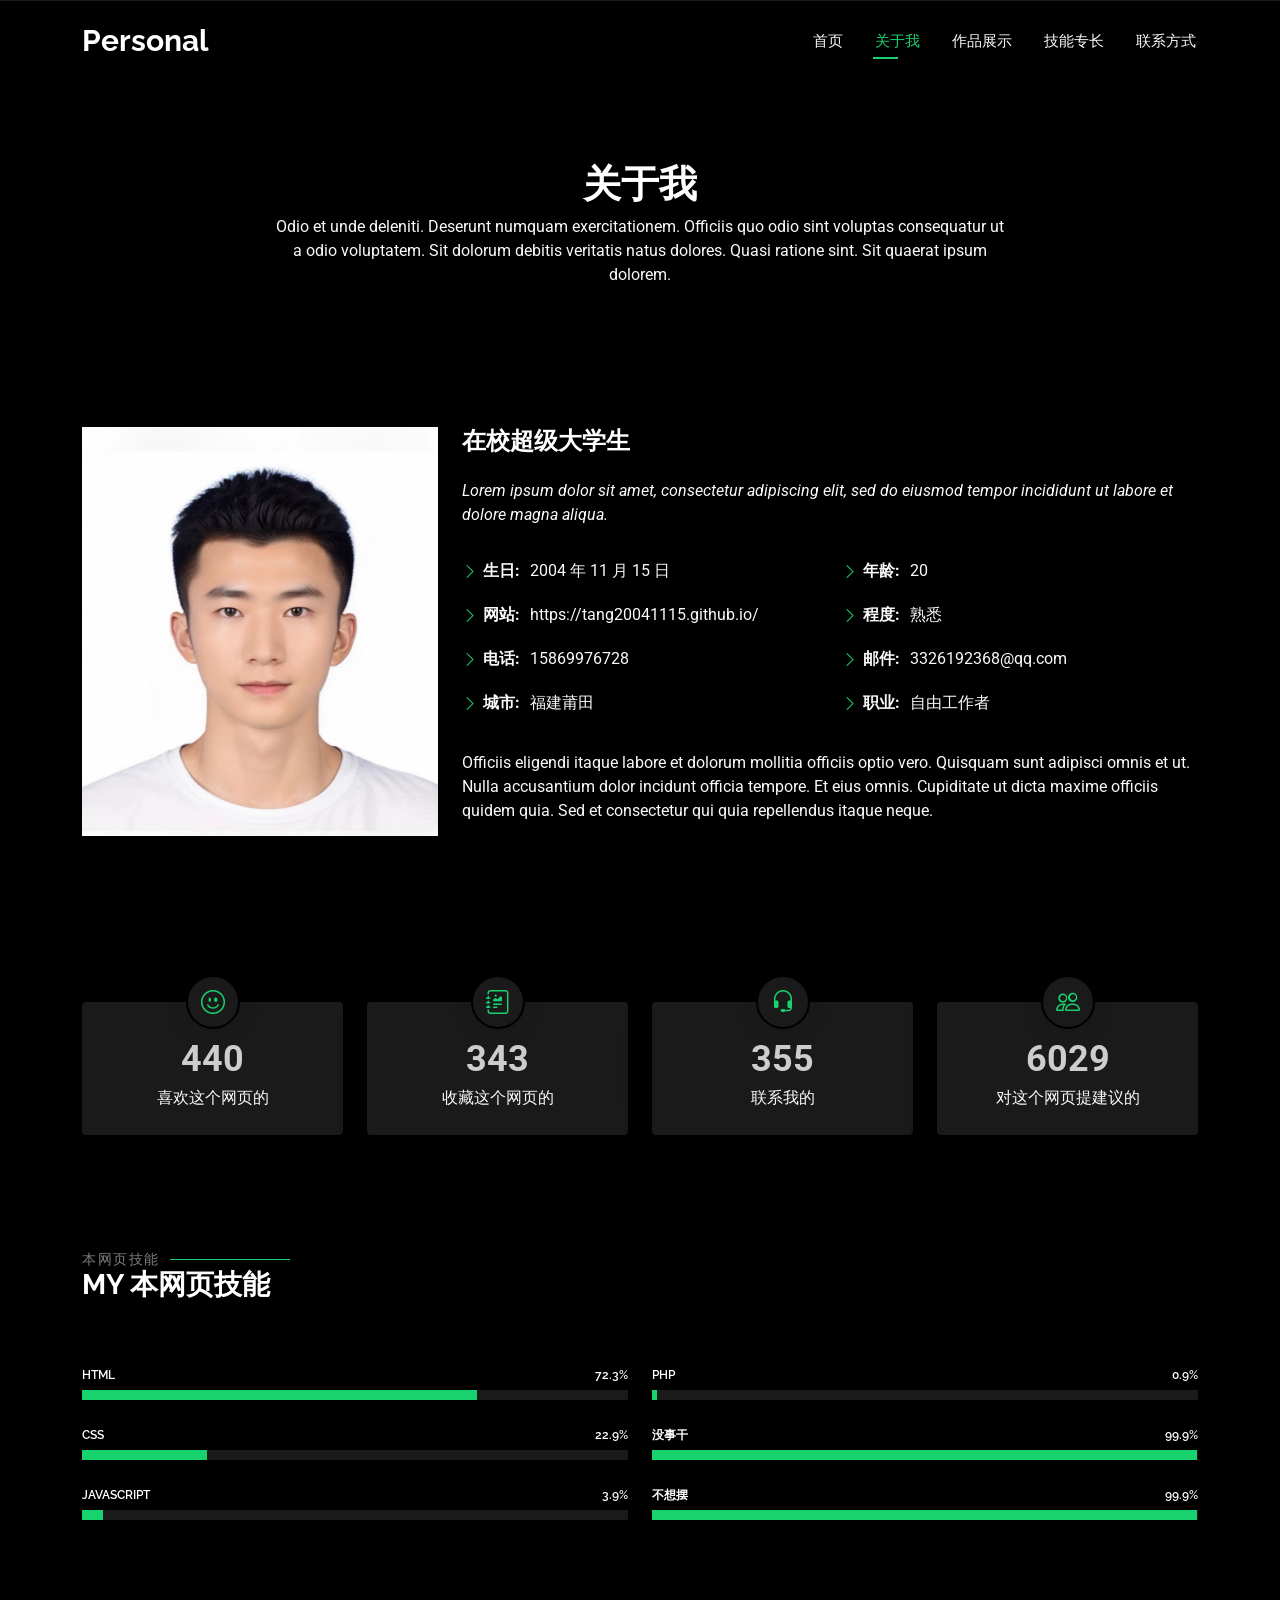
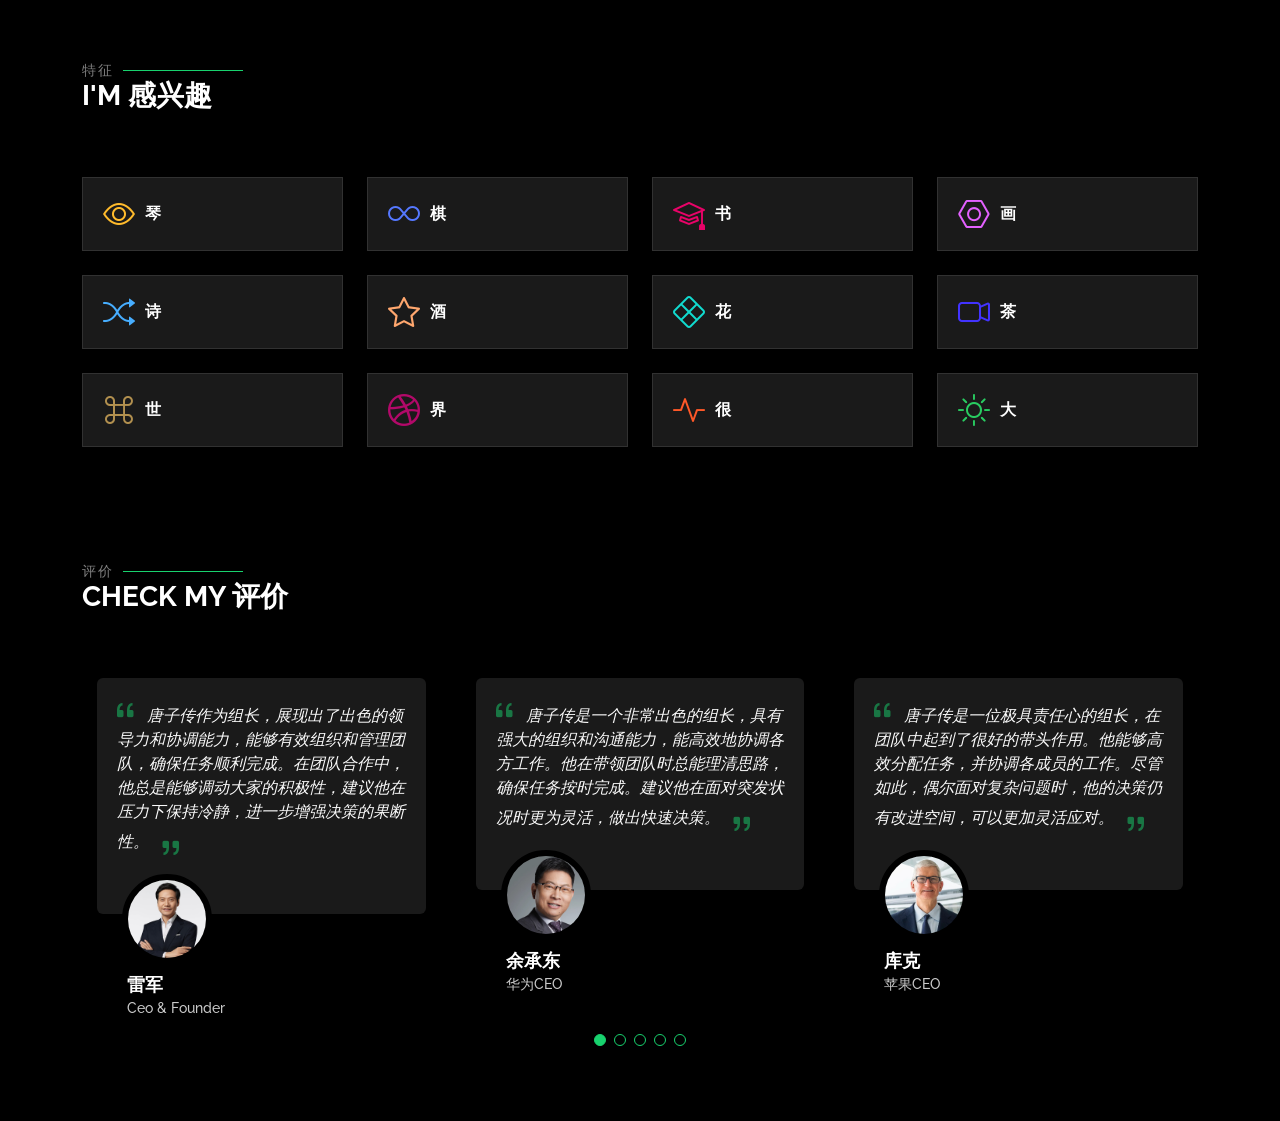
==== commit cdc268ef: "1.把技能专长内容和作品展示内容main替换了一下。2.以及删除了一些没有的注释掉的东西。" ====
--- a/about.html
+++ b/about.html
@@ -26,14 +26,6 @@
 
   <!-- Main CSS File -->
   <link href="assets/css/main.css" rel="stylesheet">
-
-  <!-- =======================================================
-  * Template Name: Personal
-  * Template URL: https://bootstrapmade.com/personal-free-resume-bootstrap-template/
-  * Updated: Nov 04 2024 with Bootstrap v5.3.3
-  * Author: BootstrapMade.com
-  * License: https://bootstrapmade.com/license/
-  ======================================================== -->
 
   <!-- 实际上可以通过JavaScript来监听滚动事件，并动态地调整导航条的显示和隐藏。 -->
   <style>
@@ -55,8 +47,6 @@
     <div class="container-fluid container-xl position-relative d-flex align-items-center justify-content-between">
 
       <a href="index.html" class="logo d-flex align-items-center">
-        <!-- Uncomment the line below if you also wish to use an image logo -->
-        <!-- <img src="assets/img/logo.png" alt=""> -->
         <h1 class="sitename">Personal</h1>
       </a>
 
@@ -83,22 +73,13 @@
         <div class="container">
           <div class="row d-flex justify-content-center text-center">
             <div class="col-lg-8">
-              <h1>关于</h1>
+              <h1>关于我</h1>
               <p class="mb-0">Odio et unde deleniti. Deserunt numquam exercitationem. Officiis quo odio sint voluptas consequatur ut a odio voluptatem. Sit dolorum debitis veritatis natus dolores. Quasi ratione sint. Sit quaerat ipsum dolorem.</p>
             </div>
           </div>
         </div>
       </div>
-<!--
-      <nav class="breadcrumbs">
-        <div class="container">
-          <ol>
-            <li><a href="index.html">Home</a></li>
-            <li class="current">About</li>
-          </ol>
-        </div>
-      </nav>
--->
+
     </div><!-- End Page Title -->
 
     <!-- About Section -->
@@ -476,29 +457,6 @@
 
   </main>
   
-<!--
-  <footer id="footer" class="footer dark-background">
-    <div class="container">
-      <h3 class="sitename">Personal</h3>
-      <p>Et aut eum quis fuga eos sunt ipsa nihil. Labore corporis magni eligendi fuga maxime saepe commodi placeat.</p>
-      <div class="social-links d-flex justify-content-center">
-        <a href=""><i class="bi bi-twitter-x"></i></a>
-        <a href=""><i class="bi bi-facebook"></i></a>
-        <a href=""><i class="bi bi-instagram"></i></a>
-        <a href=""><i class="bi bi-skype"></i></a>
-        <a href=""><i class="bi bi-linkedin"></i></a>
-      </div>
-      <div class="container">
-        <div class="copyright">
-          <span>Copyright</span> <strong class="px-1 sitename">Personal</strong> <span>All Rights Reserved</span>
-        </div>
-        <div class="credits">
-          Designed by <a href="https://bootstrapmade.com/">BootstrapMade</a>
-        </div>
-      </div>
-    </div>
-  </footer>
--->
 
   <!-- Scroll Top -->
   <a href="#" id="scroll-top" class="scroll-top d-flex align-items-center justify-content-center"><i class="bi bi-arrow-up-short"></i></a>
@@ -547,4 +505,12 @@
   <!-- 为了实现需要的“往上滑动页面顶部导航条消失，往下滑动顶部导航条被带出”的效果。 -->
 </body>
 
-</html>+</html>
+
+  <!-- =======================================================
+  * Template Name: Personal
+  * Template URL: https://bootstrapmade.com/personal-free-resume-bootstrap-template/
+  * Updated: Nov 04 2024 with Bootstrap v5.3.3
+  * Author: BootstrapMade.com
+  * License: https://bootstrapmade.com/license/
+  ======================================================== -->
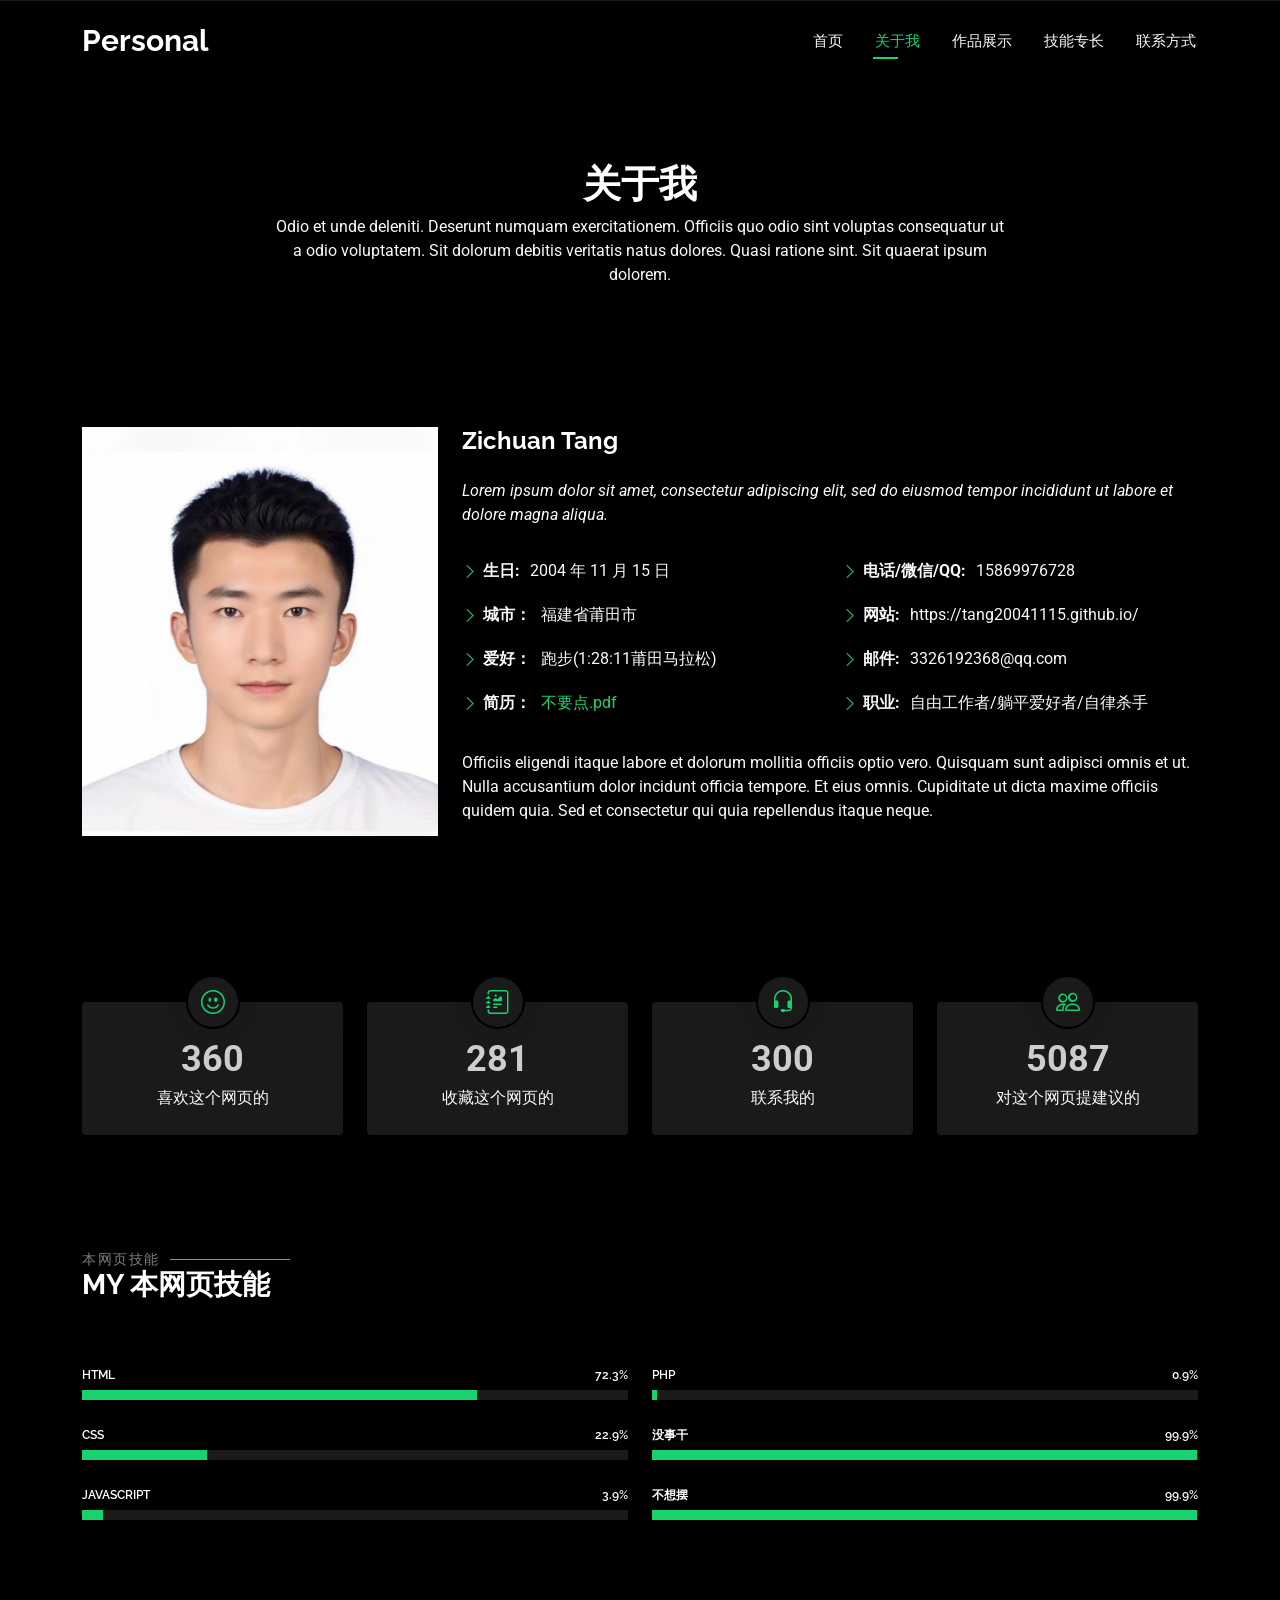
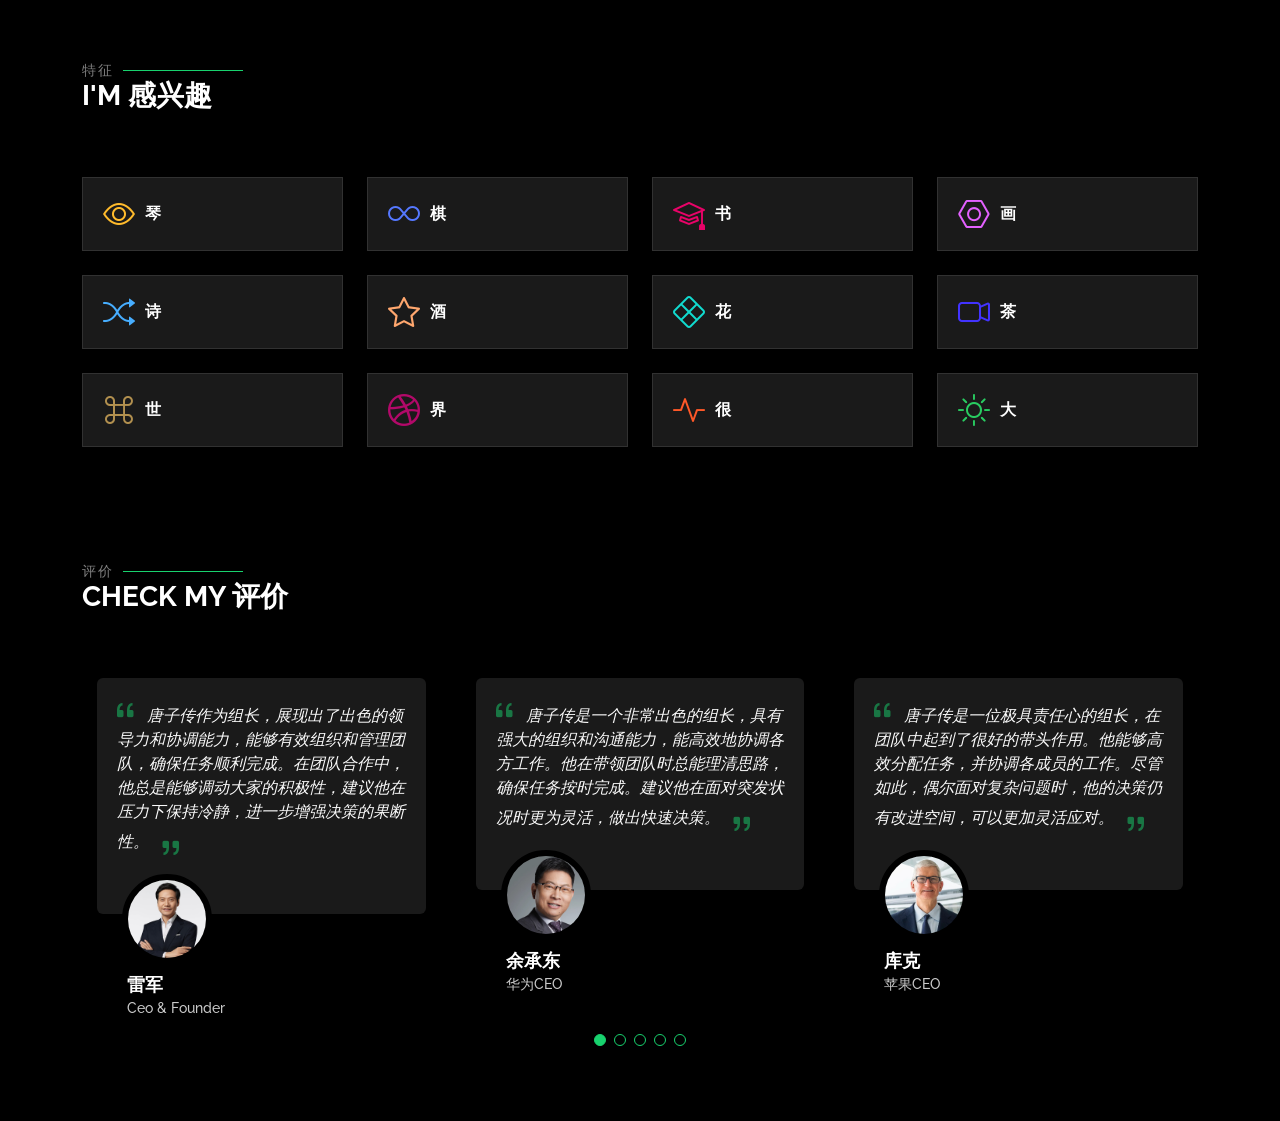
==== commit 040da280: "1.改了一下简历.pdf的位置。2.改了一下“关于我”的个人信息。" ====
--- a/about.html
+++ b/about.html
@@ -79,7 +79,15 @@
           </div>
         </div>
       </div>
-
+      <!-- 添加的
+      <nav class="breadcrumbs">
+        <div class="container">
+          <ol>
+            <li><a href="assets/唐子传-250207.pdf">【 简历.pdf 】</a></li>
+          </ol>
+        </div>
+      </nav>
+      添加的 -->
     </div><!-- End Page Title -->
 
     <!-- About Section -->
@@ -92,7 +100,7 @@
             <img src="assets/img/profile-img.jpg" class="img-fluid" alt="">
           </div>
           <div class="col-lg-8 content">
-            <h2>在校超级大学生</h2>
+            <h2>Zichuan Tang</h2>
             <p class="fst-italic py-3">
               Lorem ipsum dolor sit amet, consectetur adipiscing elit, sed do eiusmod tempor incididunt ut labore et dolore
               magna aliqua.
@@ -101,17 +109,17 @@
               <div class="col-lg-6">
                 <ul>
                   <li><i class="bi bi-chevron-right"></i> <strong>生日:</strong> <span>2004 年 11 月 15 日</span></li>
-                  <li><i class="bi bi-chevron-right"></i> <strong>网站:</strong> <span>https://tang20041115.github.io/</span></li>
-                  <li><i class="bi bi-chevron-right"></i> <strong>电话:</strong> <span>15869976728</span></li>
-                  <li><i class="bi bi-chevron-right"></i> <strong>城市:</strong> <span>福建莆田</span></li>
+                  <li><i class="bi bi-chevron-right"></i> <strong>城市：</strong> <span>福建省莆田市</span></li>
+                  <li><i class="bi bi-chevron-right"></i> <strong>爱好：</strong> <span>跑步(1:28:11莆田马拉松)</span></li>
+                  <li><i class="bi bi-chevron-right"></i> <strong>简历：</strong><a href="assets/唐子传-250207.pdf">不要点.pdf </a></li>
                 </ul>
               </div>
               <div class="col-lg-6">
                 <ul>
-                  <li><i class="bi bi-chevron-right"></i> <strong>年龄:</strong> <span>20</span></li>
-                  <li><i class="bi bi-chevron-right"></i> <strong>程度:</strong> <span>熟悉</span></li>
+                  <li><i class="bi bi-chevron-right"></i> <strong>电话/微信/QQ:</strong> <span>15869976728</span></li>
+                  <li><i class="bi bi-chevron-right"></i> <strong>网站:</strong> <span>https://tang20041115.github.io/</span></li>
                   <li><i class="bi bi-chevron-right"></i> <strong>邮件:</strong> <span>3326192368@qq.com</span></li>
-                  <li><i class="bi bi-chevron-right"></i> <strong>职业:</strong> <span>自由工作者</span></li>
+                  <li><i class="bi bi-chevron-right"></i> <strong>职业:</strong> <span>自由工作者/躺平爱好者/自律杀手</span></li>
                 </ul>
               </div>
             </div>
--- a/assets/css/main.css
+++ b/assets/css/main.css
@@ -10,14 +10,14 @@
 # Font & Color Variables
 # Help: https://bootstrapmade.com/color-system/
 --------------------------------------------------------------*/
-/* Fonts */
+/* 字体Fonts */
 :root {
   --default-font: "Roboto",  system-ui, -apple-system, "Segoe UI", Roboto, "Helvetica Neue", Arial, "Noto Sans", "Liberation Sans", sans-serif, "Apple Color Emoji", "Segoe UI Emoji", "Segoe UI Symbol", "Noto Color Emoji";
   --heading-font: "Raleway",  sans-serif;
   --nav-font: "Poppins",  sans-serif;
 }
 
-/* Global Colors - The following color variables are used throughout the website. Updating them here will change the color scheme of the entire website */
+/* 全局颜色Global Colors - The following color variables are used throughout the website. Updating them here will change the color scheme of the entire website */
 :root { 
   --background-color: #000000; /* Background color for the entire website, including individual sections */
   --default-color: #fafafa; /* Default color used for the majority of the text content across the entire website */
@@ -27,7 +27,7 @@
   --contrast-color: #000000; /* Contrast color for text, ensuring readability against backgrounds of accent, heading, or default colors. */
 }
 
-/* Nav Menu Colors - The following color variables are used specifically for the navigation menu. They are separate from the global colors to allow for more customization options */
+/* 菜单颜色Nav Menu Colors - The following color variables are used specifically for the navigation menu. They are separate from the global colors to allow for more customization options */
 :root {
   --nav-color: #fafafa;  /* The default color of the main navmenu links */
   --nav-hover-color: #18d26e; /* Applied to main navmenu links when they are hovered over or active */
@@ -708,7 +708,8 @@
   position: relative;
   z-index: 3;
   text-align: center; /* 水平居中 */
-  padding-top: 65vh; /* 调整这个值来控制向下偏移的程度 */
+  /*padding-top: 65vh;  调整这个值来控制向下偏移的程度 */
+  top: 300px;  /* 控制整体向下偏移 50px */
 }
 
 .hero h2 {
@@ -720,6 +721,7 @@
 .hero p {
   margin: 5px 0 0 0;
   font-size: 26px;
+  font-family: 'SimKai', 'KaiTi', sans-serif; /* 设置行书字体 */
 }
 
 .hero p span {
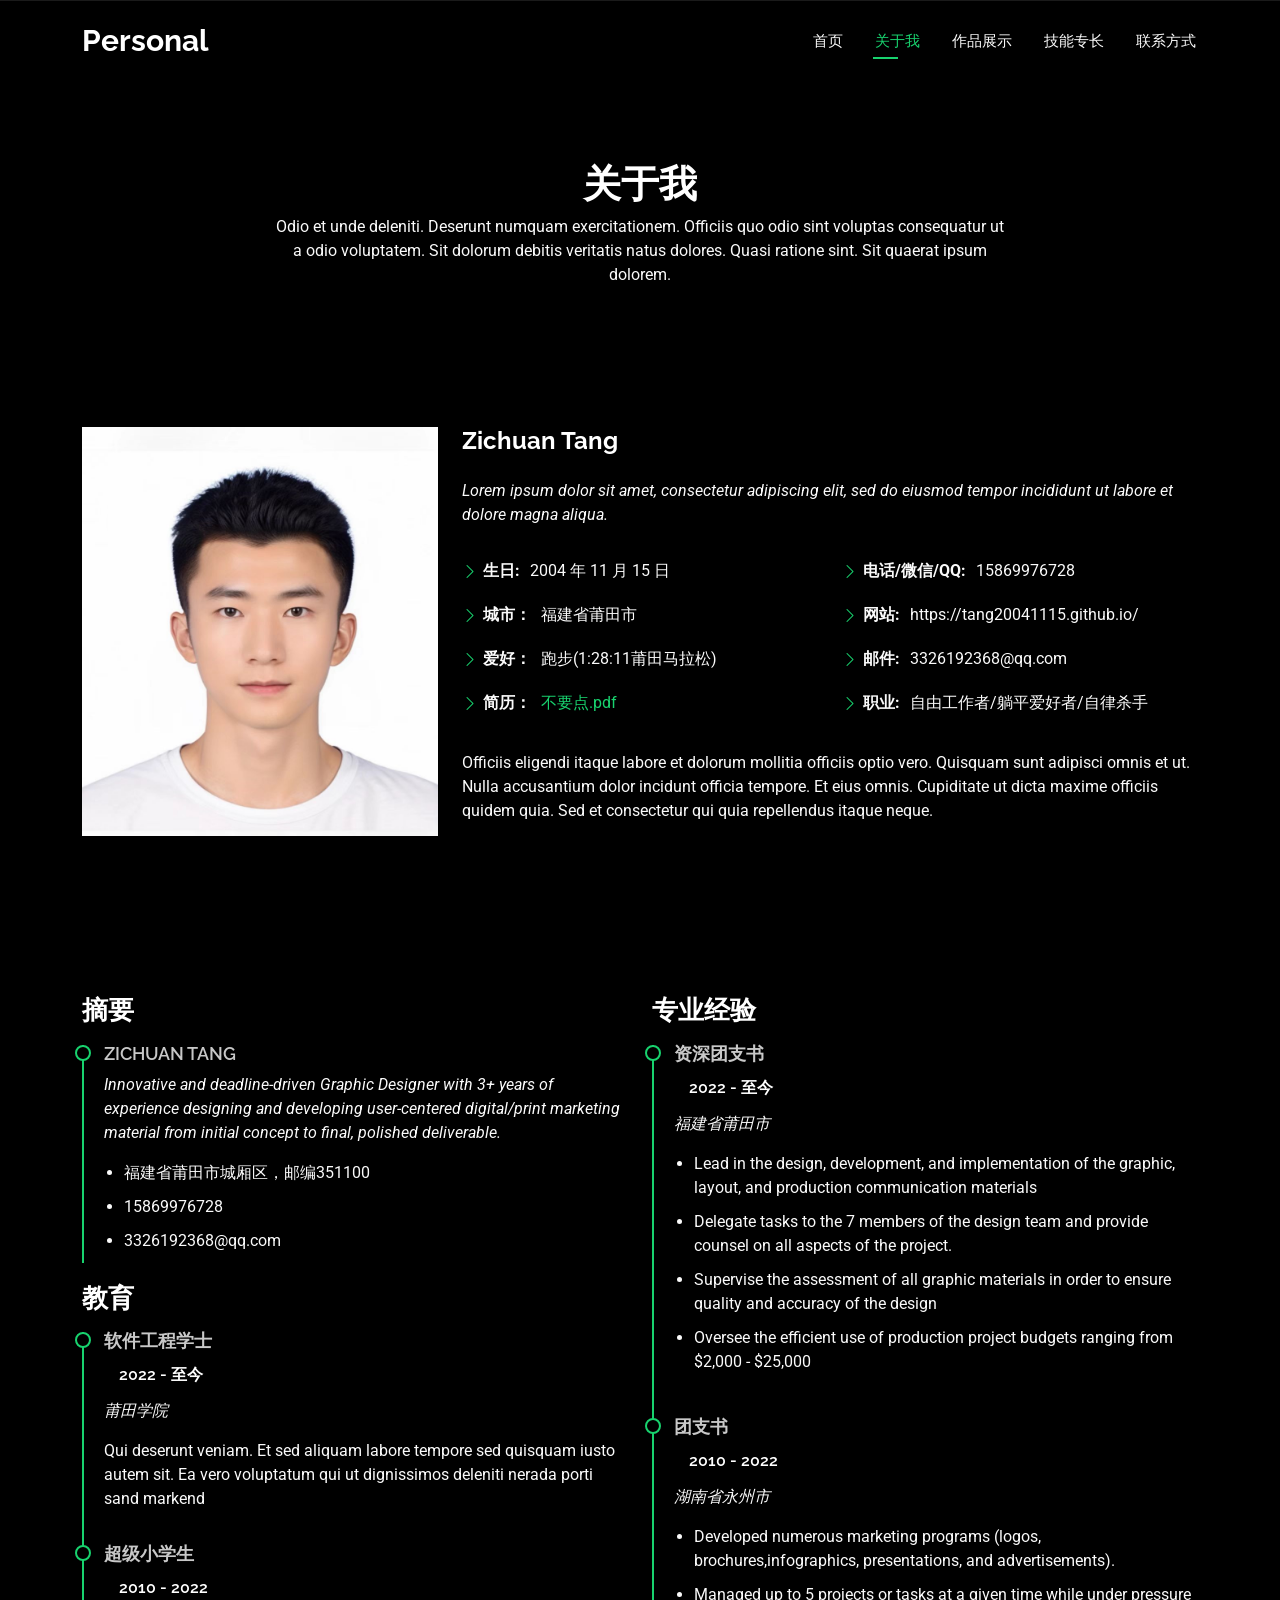
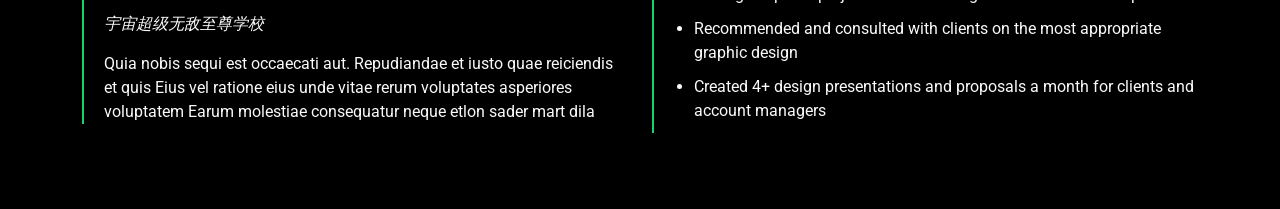
==== commit 64ef0ad0: "调换了一下“关于我”和“技能专长”的相关内容。" ====
--- a/about.html
+++ b/about.html
@@ -134,334 +134,76 @@
 
     </section><!-- /About Section -->
 
-    <!-- Stats Section -->
-    <section id="stats" class="stats section">
-
-      <div class="container" data-aos="fade-up" data-aos-delay="100">
-
-        <div class="row gy-4">
-
-          <div class="col-lg-3 col-md-6 d-flex flex-column align-items-center">
-            <i class="bi bi-emoji-smile"></i>
-            <div class="stats-item">
-              <span data-purecounter-start="0" data-purecounter-end="666" data-purecounter-duration="1" class="purecounter"></span>
-              <p>喜欢这个网页的</p>
-            </div>
-          </div><!-- End Stats Item -->
-
-          <div class="col-lg-3 col-md-6 d-flex flex-column align-items-center">
-            <i class="bi bi-journal-richtext"></i>
-            <div class="stats-item">
-              <span data-purecounter-start="0" data-purecounter-end="520" data-purecounter-duration="1" class="purecounter"></span>
-              <p>收藏这个网页的</p>
-            </div>
-          </div><!-- End Stats Item -->
-
-          <div class="col-lg-3 col-md-6 d-flex flex-column align-items-center">
-            <i class="bi bi-headset"></i>
-            <div class="stats-item">
-              <span data-purecounter-start="0" data-purecounter-end="555" data-purecounter-duration="1" class="purecounter"></span>
-              <p>联系我的</p>
-            </div>
-          </div><!-- End Stats Item -->
-
-          <div class="col-lg-3 col-md-6 d-flex flex-column align-items-center">
-            <i class="bi bi-people"></i>
-            <div class="stats-item">
-              <span data-purecounter-start="0" data-purecounter-end="9420" data-purecounter-duration="1" class="purecounter"></span>
-              <p>对这个网页提建议的</p>
-            </div>
-          </div><!-- End Stats Item -->
-
-        </div>
-
+    <!-- Resume Section -->
+    <section id="resume" class="resume section">
+  
+      <div class="container">
+  
+        <div class="row">
+  
+          <div class="col-lg-6" data-aos="fade-up" data-aos-delay="100">
+            <h3 class="resume-title">摘要</h3>
+  
+            <div class="resume-item pb-0">
+              <h4>Zichuan Tang</h4>
+              <p><em>Innovative and deadline-driven Graphic Designer with 3+ years of experience designing and developing user-centered digital/print marketing material from initial concept to final, polished deliverable.</em></p>
+              <ul>
+                <li>福建省莆田市城厢区，邮编351100</li>
+                <li>15869976728</li>
+                <li>3326192368@qq.com</li>
+              </ul>
+            </div><!-- Edn Resume Item -->
+  
+            <h3 class="resume-title">教育</h3>
+            <div class="resume-item">
+              <h4>软件工程学士</h4>
+              <h5>2022 - 至今</h5>
+              <p><em>莆田学院</em></p>
+              <p>Qui deserunt veniam. Et sed aliquam labore tempore sed quisquam iusto autem sit. Ea vero voluptatum qui ut dignissimos deleniti nerada porti sand markend</p>
+            </div><!-- Edn Resume Item -->
+  
+            <div class="resume-item">
+              <h4>超级小学生</h4>
+              <h5>2010 - 2022</h5>
+              <p><em>宇宙超级无敌至尊学校</em></p>
+              <p>Quia nobis sequi est occaecati aut. Repudiandae et iusto quae reiciendis et quis Eius vel ratione eius unde vitae rerum voluptates asperiores voluptatem Earum molestiae consequatur neque etlon sader mart dila</p>
+            </div><!-- Edn Resume Item -->
+  
+          </div>
+  
+          <div class="col-lg-6" data-aos="fade-up" data-aos-delay="200">
+            <h3 class="resume-title">专业经验</h3>
+            <div class="resume-item">
+              <h4>资深团支书</h4>
+              <h5>2022 - 至今</h5>
+              <p><em>福建省莆田市</em></p>
+              <ul>
+                <li>Lead in the design, development, and implementation of the graphic, layout, and production communication materials</li>
+                <li>Delegate tasks to the 7 members of the design team and provide counsel on all aspects of the project. </li>
+                <li>Supervise the assessment of all graphic materials in order to ensure quality and accuracy of the design</li>
+                <li>Oversee the efficient use of production project budgets ranging from $2,000 - $25,000</li>
+              </ul>
+            </div><!-- Edn Resume Item -->
+  
+            <div class="resume-item">
+              <h4>团支书</h4>
+              <h5>2010 - 2022</h5>
+              <p><em>湖南省永州市</em></p>
+              <ul>
+                <li>Developed numerous marketing programs (logos, brochures,infographics, presentations, and advertisements).</li>
+                <li>Managed up to 5 projects or tasks at a given time while under pressure</li>
+                <li>Recommended and consulted with clients on the most appropriate graphic design</li>
+                <li>Created 4+ design presentations and proposals a month for clients and account managers</li>
+              </ul>
+            </div><!-- Edn Resume Item -->
+  
+          </div>
+  
+        </div>
+  
       </div>
-
-    </section><!-- /Stats Section -->
-
-    <!-- Skills Section -->
-    <section id="skills" class="skills section">
-
-      <!-- Section Title -->
-      <div class="container section-title" data-aos="fade-up">
-        <h2>本网页技能</h2>
-        <div><span>My</span> <span class="description-title">本网页技能</span></div>
-      </div><!-- End Section Title -->
-
-      <div class="container" data-aos="fade-up" data-aos-delay="100">
-
-        <div class="row skills-content skills-animation">
-
-          <div class="col-lg-6">
-
-            <div class="progress">
-              <span class="skill"><span>HTML</span> <i class="val">72.3%</i></span>
-              <div class="progress-bar-wrap">
-                <div class="progress-bar" role="progressbar" aria-valuenow="72.3" aria-valuemin="0" aria-valuemax="100"></div>
-              </div>
-            </div><!-- End Skills Item -->
-
-            <div class="progress">
-              <span class="skill"><span>CSS</span> <i class="val">22.9%</i></span>
-              <div class="progress-bar-wrap">
-                <div class="progress-bar" role="progressbar" aria-valuenow="22.9" aria-valuemin="0" aria-valuemax="100"></div>
-              </div>
-            </div><!-- End Skills Item -->
-
-            <div class="progress">
-              <span class="skill"><span>JavaScript</span> <i class="val">3.9%</i></span>
-              <div class="progress-bar-wrap">
-                <div class="progress-bar" role="progressbar" aria-valuenow="3.9" aria-valuemin="0" aria-valuemax="100"></div>
-              </div>
-            </div><!-- End Skills Item -->
-
-          </div>
-
-          <div class="col-lg-6">
-
-            <div class="progress">
-              <span class="skill"><span>PHP</span> <i class="val">0.9%</i></span>
-              <div class="progress-bar-wrap">
-                <div class="progress-bar" role="progressbar" aria-valuenow="0.9" aria-valuemin="0" aria-valuemax="100"></div>
-              </div>
-            </div><!-- End Skills Item -->
-
-            <div class="progress">
-              <span class="skill"><span>没事干</span> <i class="val">99.9%</i></span>
-              <div class="progress-bar-wrap">
-                <div class="progress-bar" role="progressbar" aria-valuenow="99.9" aria-valuemin="0" aria-valuemax="100"></div>
-              </div>
-            </div><!-- End Skills Item -->
-
-            <div class="progress">
-              <span class="skill"><span>不想摆</span> <i class="val">99.9%</i></span>
-              <div class="progress-bar-wrap">
-                <div class="progress-bar" role="progressbar" aria-valuenow="99.9" aria-valuemin="0" aria-valuemax="100"></div>
-              </div>
-            </div><!-- End Skills Item -->
-
-          </div>
-
-        </div>
-
-      </div>
-
-    </section><!-- /Skills Section -->
-
-    <!-- Interests Section -->
-    <section id="interests" class="interests section">
-
-      <!-- Section Title -->
-      <div class="container section-title" data-aos="fade-up">
-        <h2>特征</h2>
-        <div><span>I'm</span> <span class="description-title">感兴趣</span></div>
-      </div><!-- End Section Title -->
-
-      <div class="container">
-
-        <div class="row gy-4">
-
-          <div class="col-lg-3 col-md-4" data-aos="fade-up" data-aos-delay="100">
-            <div class="features-item">
-              <i class="bi bi-eye" style="color: #ffbb2c;"></i>
-              <h3><a href="" class="stretched-link">琴</a></h3>
-            </div>
-          </div><!-- End Feature Item -->
-
-          <div class="col-lg-3 col-md-4" data-aos="fade-up" data-aos-delay="200">
-            <div class="features-item">
-              <i class="bi bi-infinity" style="color: #5578ff;"></i>
-              <h3><a href="" class="stretched-link">棋</a></h3>
-            </div>
-          </div><!-- End Feature Item -->
-
-          <div class="col-lg-3 col-md-4" data-aos="fade-up" data-aos-delay="300">
-            <div class="features-item">
-              <i class="bi bi-mortarboard" style="color: #e80368;"></i>
-              <h3><a href="" class="stretched-link">书</a></h3>
-            </div>
-          </div><!-- End Feature Item -->
-
-          <div class="col-lg-3 col-md-4" data-aos="fade-up" data-aos-delay="400">
-            <div class="features-item">
-              <i class="bi bi-nut" style="color: #e361ff;"></i>
-              <h3><a href="" class="stretched-link">画</a></h3>
-            </div>
-          </div><!-- End Feature Item -->
-
-          <div class="col-lg-3 col-md-4" data-aos="fade-up" data-aos-delay="500">
-            <div class="features-item">
-              <i class="bi bi-shuffle" style="color: #47aeff;"></i>
-              <h3><a href="" class="stretched-link">诗</a></h3>
-            </div>
-          </div><!-- End Feature Item -->
-
-          <div class="col-lg-3 col-md-4" data-aos="fade-up" data-aos-delay="600">
-            <div class="features-item">
-              <i class="bi bi-star" style="color: #ffa76e;"></i>
-              <h3><a href="" class="stretched-link">酒</a></h3>
-            </div>
-          </div><!-- End Feature Item -->
-
-          <div class="col-lg-3 col-md-4" data-aos="fade-up" data-aos-delay="700">
-            <div class="features-item">
-              <i class="bi bi-x-diamond" style="color: #11dbcf;"></i>
-              <h3><a href="" class="stretched-link">花</a></h3>
-            </div>
-          </div><!-- End Feature Item -->
-
-          <div class="col-lg-3 col-md-4" data-aos="fade-up" data-aos-delay="800">
-            <div class="features-item">
-              <i class="bi bi-camera-video" style="color: #4233ff;"></i>
-              <h3><a href="" class="stretched-link">茶</a></h3>
-            </div>
-          </div><!-- End Feature Item -->
-
-          <div class="col-lg-3 col-md-4" data-aos="fade-up" data-aos-delay="900">
-            <div class="features-item">
-              <i class="bi bi-command" style="color: #b2904f;"></i>
-              <h3><a href="" class="stretched-link">世</a></h3>
-            </div>
-          </div><!-- End Feature Item -->
-
-          <div class="col-lg-3 col-md-4" data-aos="fade-up" data-aos-delay="1000">
-            <div class="features-item">
-              <i class="bi bi-dribbble" style="color: #b20969;"></i>
-              <h3><a href="" class="stretched-link">界</a></h3>
-            </div>
-          </div><!-- End Feature Item -->
-
-          <div class="col-lg-3 col-md-4" data-aos="fade-up" data-aos-delay="1100">
-            <div class="features-item">
-              <i class="bi bi-activity" style="color: #ff5828;"></i>
-              <h3><a href="" class="stretched-link">很</a></h3>
-            </div>
-          </div><!-- End Feature Item -->
-
-          <div class="col-lg-3 col-md-4" data-aos="fade-up" data-aos-delay="1200">
-            <div class="features-item">
-              <i class="bi bi-brightness-high" style="color: #29cc61;"></i>
-              <h3><a href="" class="stretched-link">大</a></h3>
-            </div>
-          </div><!-- End Feature Item -->
-
-        </div>
-
-      </div>
-
-    </section><!-- /Interests Section -->
-
-    <!-- Testimonials Section -->
-    <section id="testimonials" class="testimonials section">
-
-      <!-- Section Title -->
-      <div class="container section-title" data-aos="fade-up">
-        <h2>评价</h2>
-        <div><span>Check my</span> <span class="description-title">评价</span></div>
-      </div><!-- End Section Title -->
-
-      <div class="container" data-aos="fade-up" data-aos-delay="100">
-
-        <div class="swiper init-swiper" data-speed="600" data-delay="5000">
-          <script type="application/json" class="swiper-config">
-            {
-              "loop": true,
-              "speed": 600,
-              "autoplay": {
-                "delay": 5000
-              },
-              "slidesPerView": "auto",
-              "pagination": {
-                "el": ".swiper-pagination",
-                "type": "bullets",
-                "clickable": true
-              },
-              "breakpoints": {
-                "320": {
-                  "slidesPerView": 1,
-                  "spaceBetween": 40
-                },
-                "1200": {
-                  "slidesPerView": 3,
-                  "spaceBetween": 20
-                }
-              }
-            }
-          </script>
-          <div class="swiper-wrapper">
-
-            <div class="swiper-slide">
-              <div class="testimonial-item">
-            <p>
-              <i class=" bi bi-quote quote-icon-left"></i>
-                <span>唐子传作为组长，展现出了出色的领导力和协调能力，能够有效组织和管理团队，确保任务顺利完成。在团队合作中，他总是能够调动大家的积极性，建议他在压力下保持冷静，进一步增强决策的果断性。</span>
-                <i class="bi bi-quote quote-icon-right"></i>
-              </p>
-                <img src="assets/img/testimonials/testimonials-1.jpg" class="testimonial-img" alt="">
-                <h3>雷军</h3>
-                <h4>Ceo &amp; Founder</h4>
-              </div>
-            </div><!-- End testimonial item -->
-
-            <div class="swiper-slide">
-              <div class="testimonial-item">
-                <p>
-                  <i class="bi bi-quote quote-icon-left"></i>
-                  <span>唐子传是一个非常出色的组长，具有强大的组织和沟通能力，能高效地协调各方工作。他在带领团队时总能理清思路，确保任务按时完成。建议他在面对突发状况时更为灵活，做出快速决策。</span>
-                  <i class="bi bi-quote quote-icon-right"></i>
-                </p>
-                <img src="assets/img/testimonials/testimonials-2.jpg" class="testimonial-img" alt="">
-                <h3>余承东</h3>
-                <h4>华为CEO</h4>
-              </div>
-            </div><!-- End testimonial item -->
-
-            <div class="swiper-slide">
-              <div class="testimonial-item">
-                <p>
-                  <i class="bi bi-quote quote-icon-left"></i>
-                  <span>唐子传是一位极具责任心的组长，在团队中起到了很好的带头作用。他能够高效分配任务，并协调各成员的工作。尽管如此，偶尔面对复杂问题时，他的决策仍有改进空间，可以更加灵活应对。</span>
-                  <i class="bi bi-quote quote-icon-right"></i>
-                </p>
-                <img src="assets/img/testimonials/testimonials-3.jpg" class="testimonial-img" alt="">
-                <h3>库克</h3>
-                <h4>苹果CEO</h4>
-              </div>
-            </div><!-- End testimonial item -->
-
-            <div class="swiper-slide">
-              <div class="testimonial-item">
-                <p>
-                  <i class="bi bi-quote quote-icon-left"></i>
-                  <span>作为团支书，唐子传展现出了出色的领导能力和团队合作精神。他总是能够合理分配任务，确保工作有序进行。他需要在一些关键时刻更加果断，提升应对突发情况的能力，带领团队走得更远。</span>
-                  <i class="bi bi-quote quote-icon-right"></i>
-                </p>
-                <img src="assets/img/testimonials/testimonials-4.jpg" class="testimonial-img" alt="">
-                <h3>乔布斯</h3>
-                <h4>苹果创始人</h4>
-              </div>
-            </div><!-- End testimonial item -->
-
-            <div class="swiper-slide">
-              <div class="testimonial-item">
-                <p>
-                  <i class="bi bi-quote quote-icon-left"></i>
-                  <span>唐子传不仅在组织方面做得很好，还能时刻关注每个成员的进展，给予指导和帮助。他的领导风格让人信服，团队协作中也总是起到了核心作用。建议他在压力较大时提高应变能力，确保决策及时果断。</span>
-                  <i class="bi bi-quote quote-icon-right"></i>
-                </p>
-                <img src="assets/img/testimonials/testimonials-5.jpg" class="testimonial-img" alt="">
-                <h3>马斯克</h3>
-                <h4>首富</h4>
-              </div>
-            </div><!-- End testimonial item -->
-
-          </div>
-          <div class="swiper-pagination"></div>
-        </div>
-
-      </div>
-
-    </section><!-- /Testimonials Section -->
+  
+    </section><!-- /Resume Section -->
 
   </main>
   
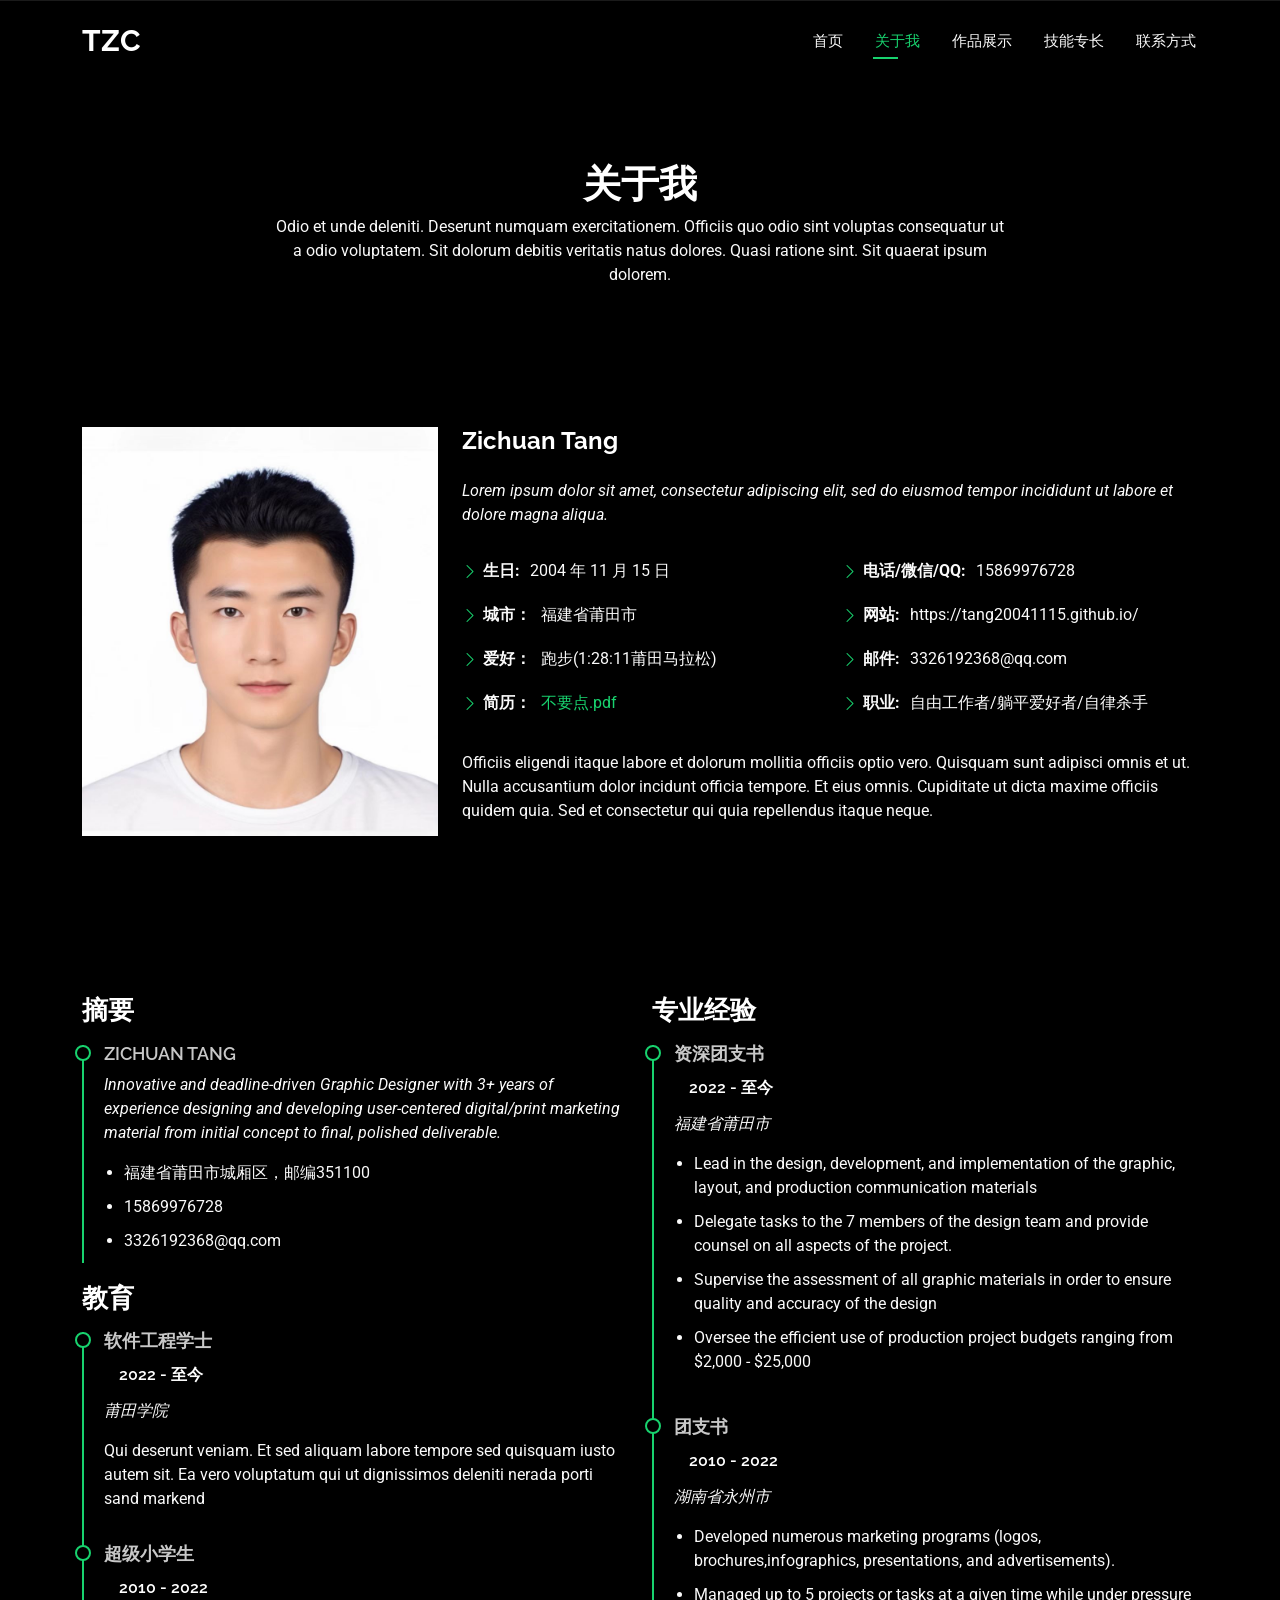
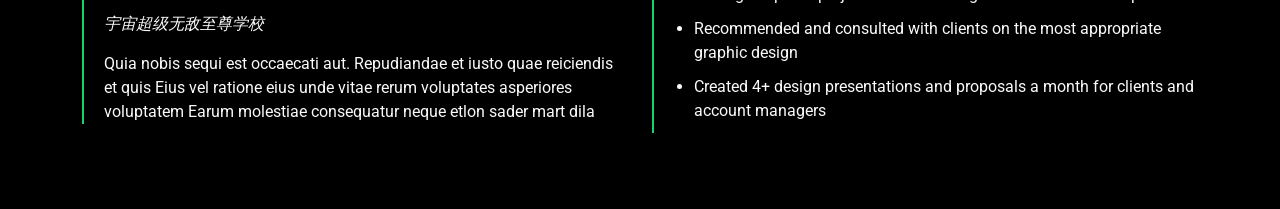
==== commit 1a572110: "1.更正了顶部栏的一些内容。2.修改了联系方式里面的发送信息。" ====
--- a/about.html
+++ b/about.html
@@ -4,7 +4,7 @@
 <head>
   <meta charset="utf-8">
   <meta content="width=device-width, initial-scale=1.0" name="viewport">
-  <title>TZC - About</title>
+  <title>关于我 - TZC</title>
   <meta name="description" content="">
   <meta name="keywords" content="">
 
@@ -47,7 +47,7 @@
     <div class="container-fluid container-xl position-relative d-flex align-items-center justify-content-between">
 
       <a href="index.html" class="logo d-flex align-items-center">
-        <h1 class="sitename">Personal</h1>
+        <h1 class="sitename">TZC</h1>
       </a>
 
       <nav id="navmenu" class="navmenu">
@@ -63,6 +63,17 @@
       </nav>
 
     </div>
+  <!-- 百度统计 -->
+  <script>
+    var _hmt = _hmt || [];
+    (function() {
+      var hm = document.createElement("script");
+      hm.src = "https://hm.baidu.com/hm.js?2abfa627e75d5075f72091385021508c";
+      var s = document.getElementsByTagName("script")[0]; 
+      s.parentNode.insertBefore(hm, s);
+    })();
+    </script>
+  <!-- 百度统计 -->
   </header>
 
   <main class="main">
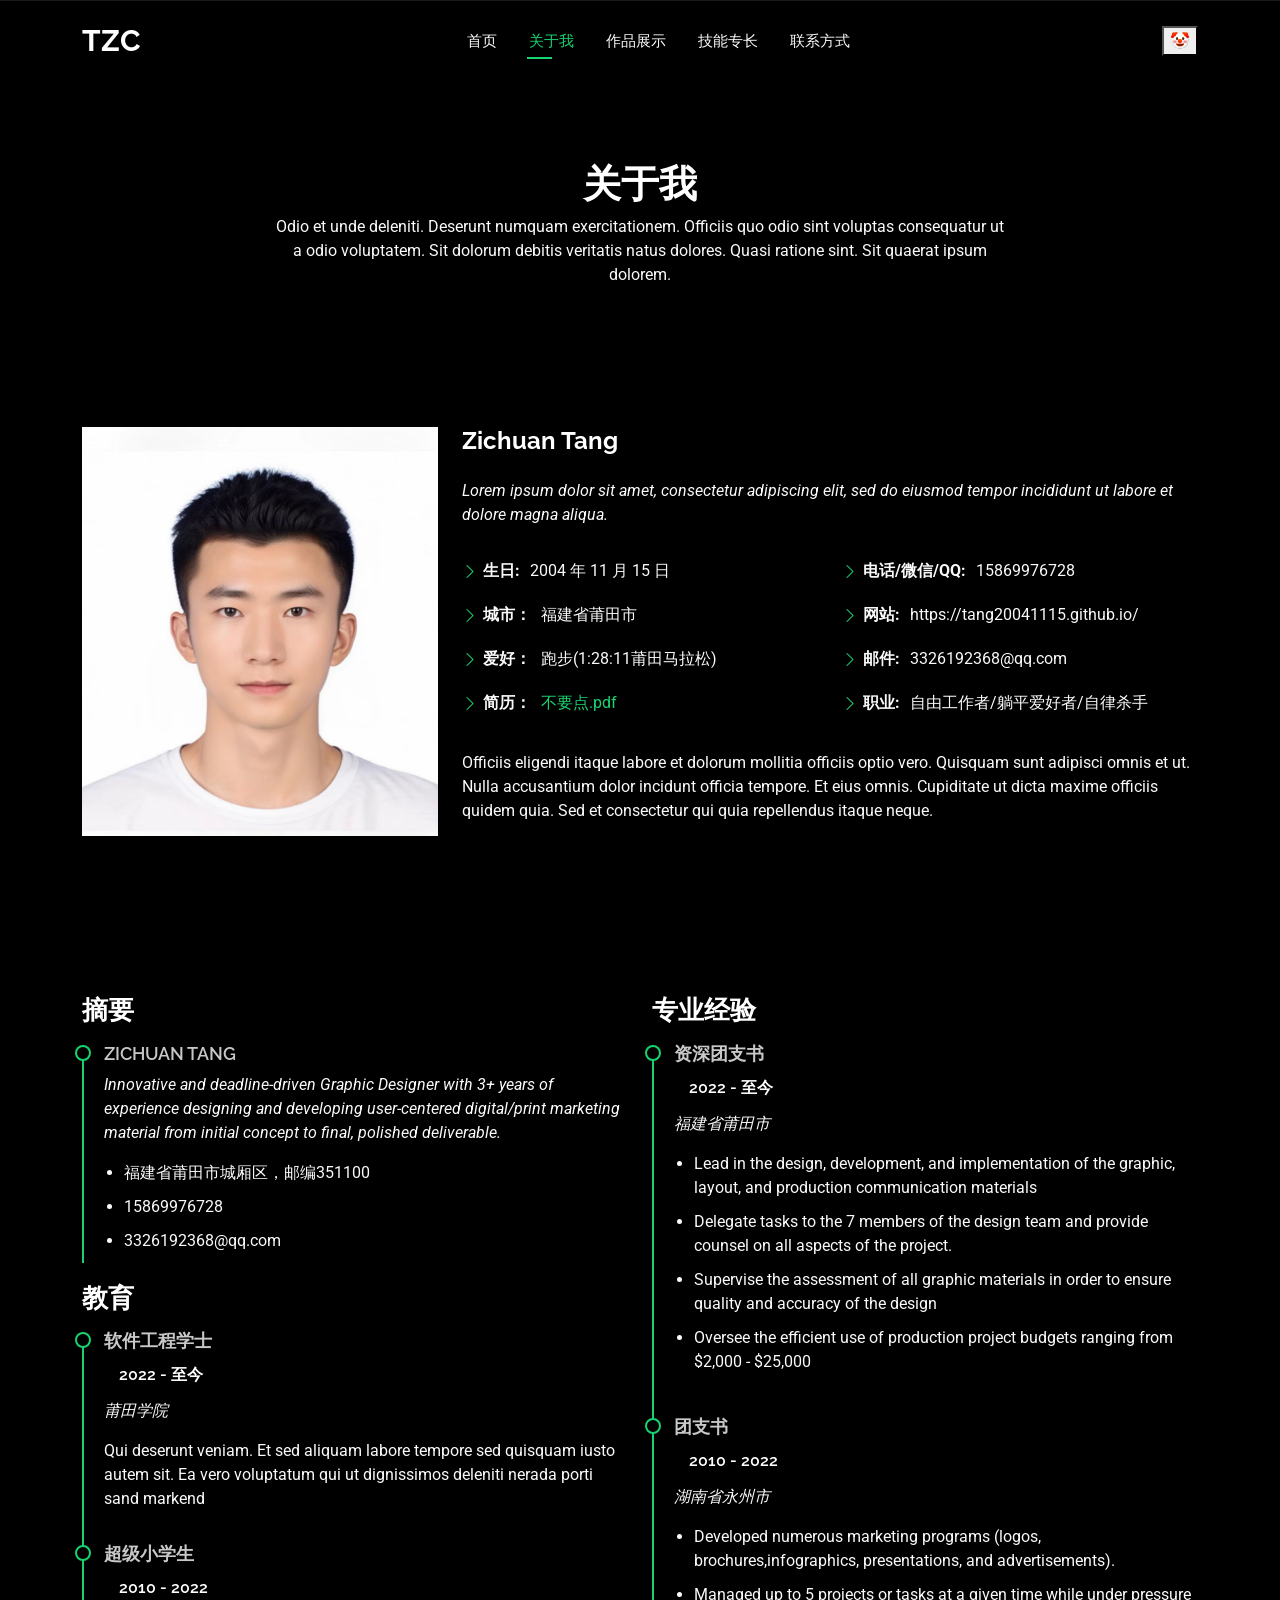
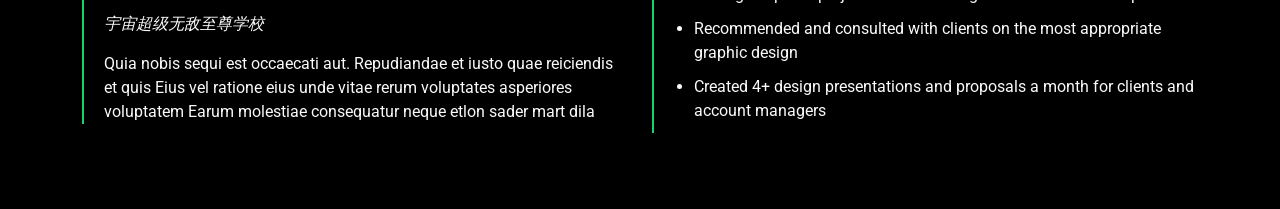
==== commit 24806ef8: "1。main.js底部加入了黑白主题。2.删掉了免责声明部分重新写。3.每个页面都加入了黑白主题按钮。       <!-- 黑白主题按钮 --><button id="color-toggle-bt" ====
--- a/about.html
+++ b/about.html
@@ -61,7 +61,7 @@
         </ul>
         <i class="mobile-nav-toggle d-xl-none bi bi-list"></i>
       </nav>
-
+      <!-- 黑白主题按钮 --><button id="color-toggle-btn">🤡</button>
     </div>
   <!-- 百度统计 -->
   <script>
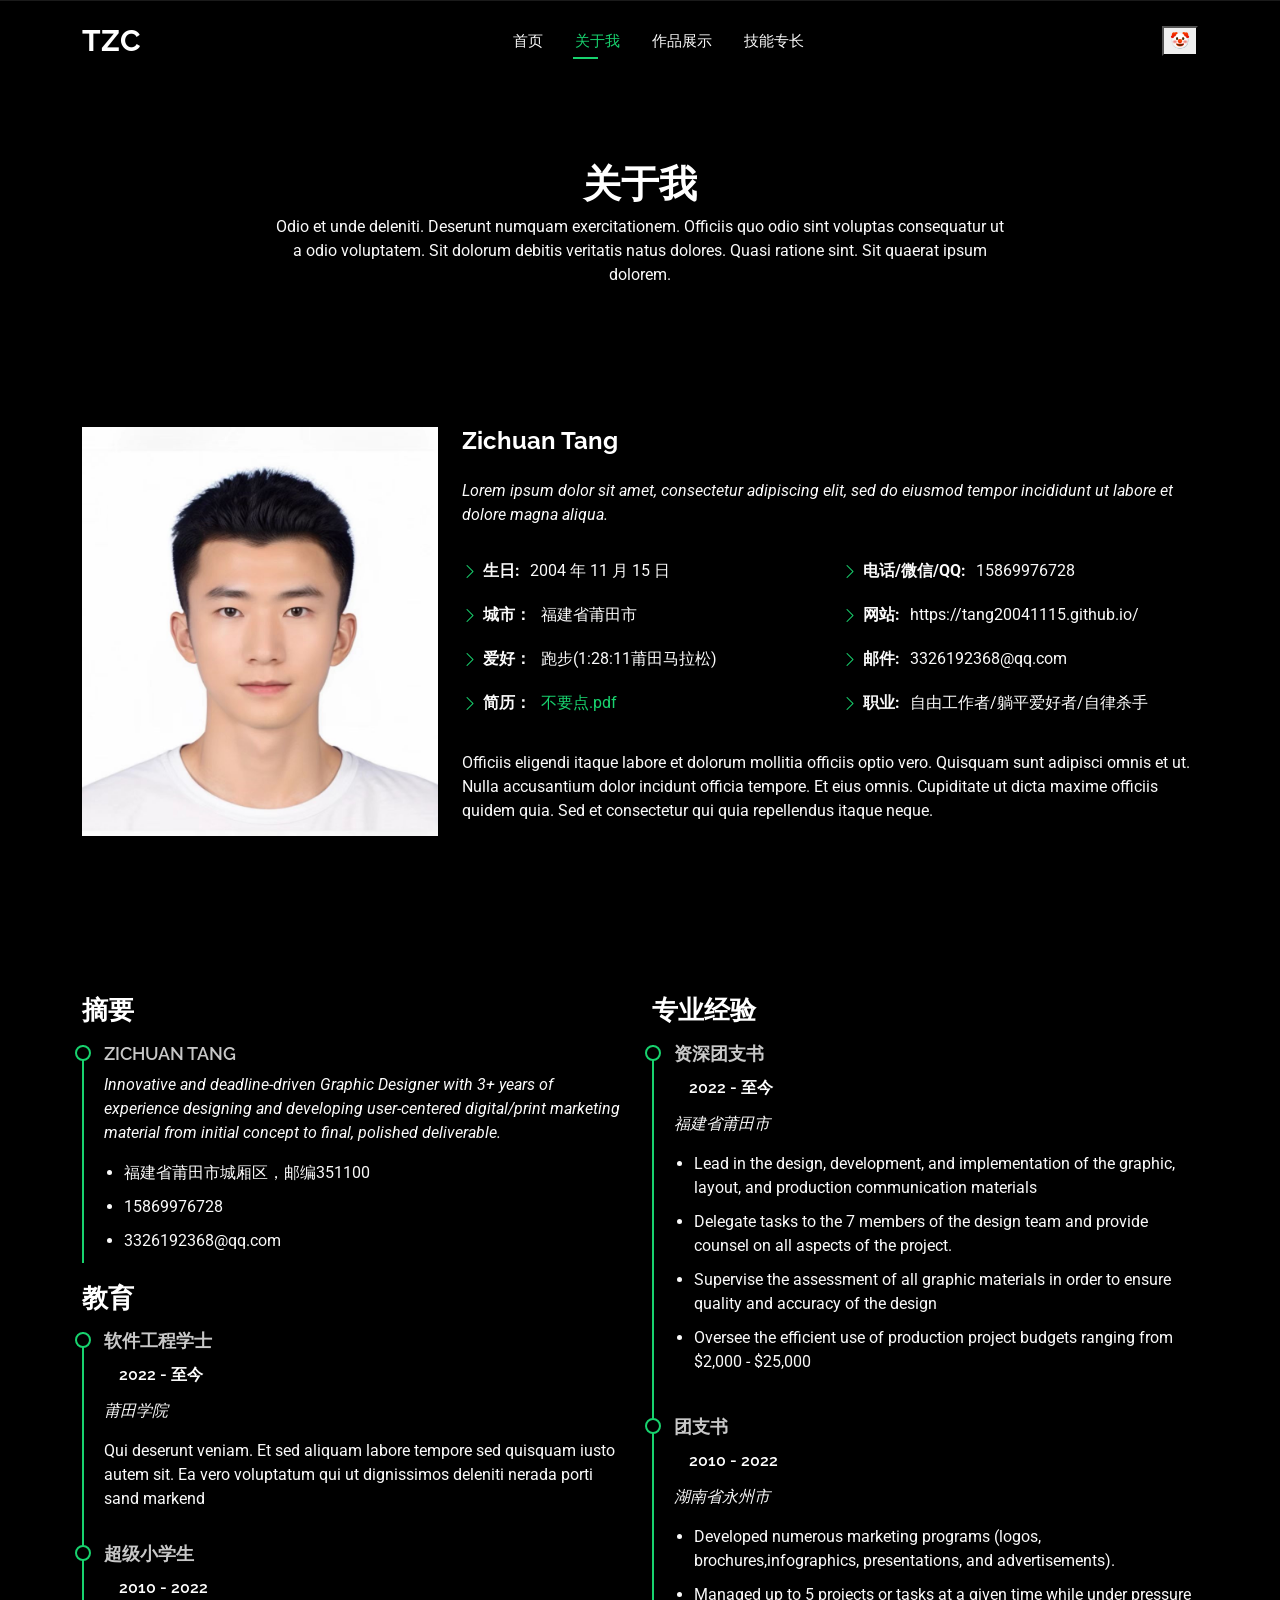
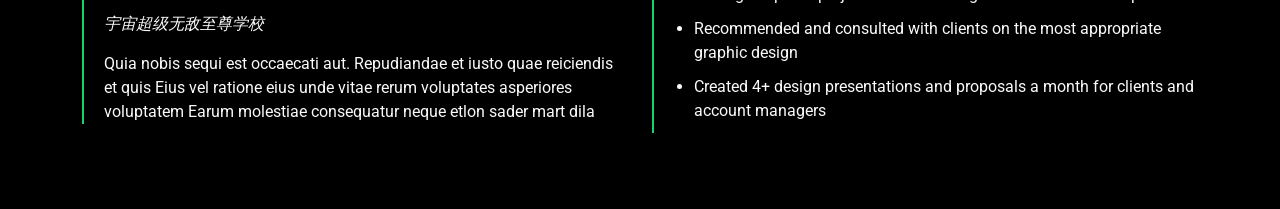
==== commit ba56a500: "1.把”联系方式“和”免责声明“都没用到了。2.“作品展示内容也删了，放到没用的地方去了。" ====
--- a/about.html
+++ b/about.html
@@ -57,7 +57,7 @@
           <li><a href="resume.html">作品展示</a></li>
           <!--<li><a href="services.html">服务</a></li>-->
           <li><a href="portfolio.html">技能专长</a></li>
-          <li><a href="contact.html">联系方式</a></li>
+          <!-- <li><a href="contact.html">联系方式</a></li>-->
         </ul>
         <i class="mobile-nav-toggle d-xl-none bi bi-list"></i>
       </nav>
